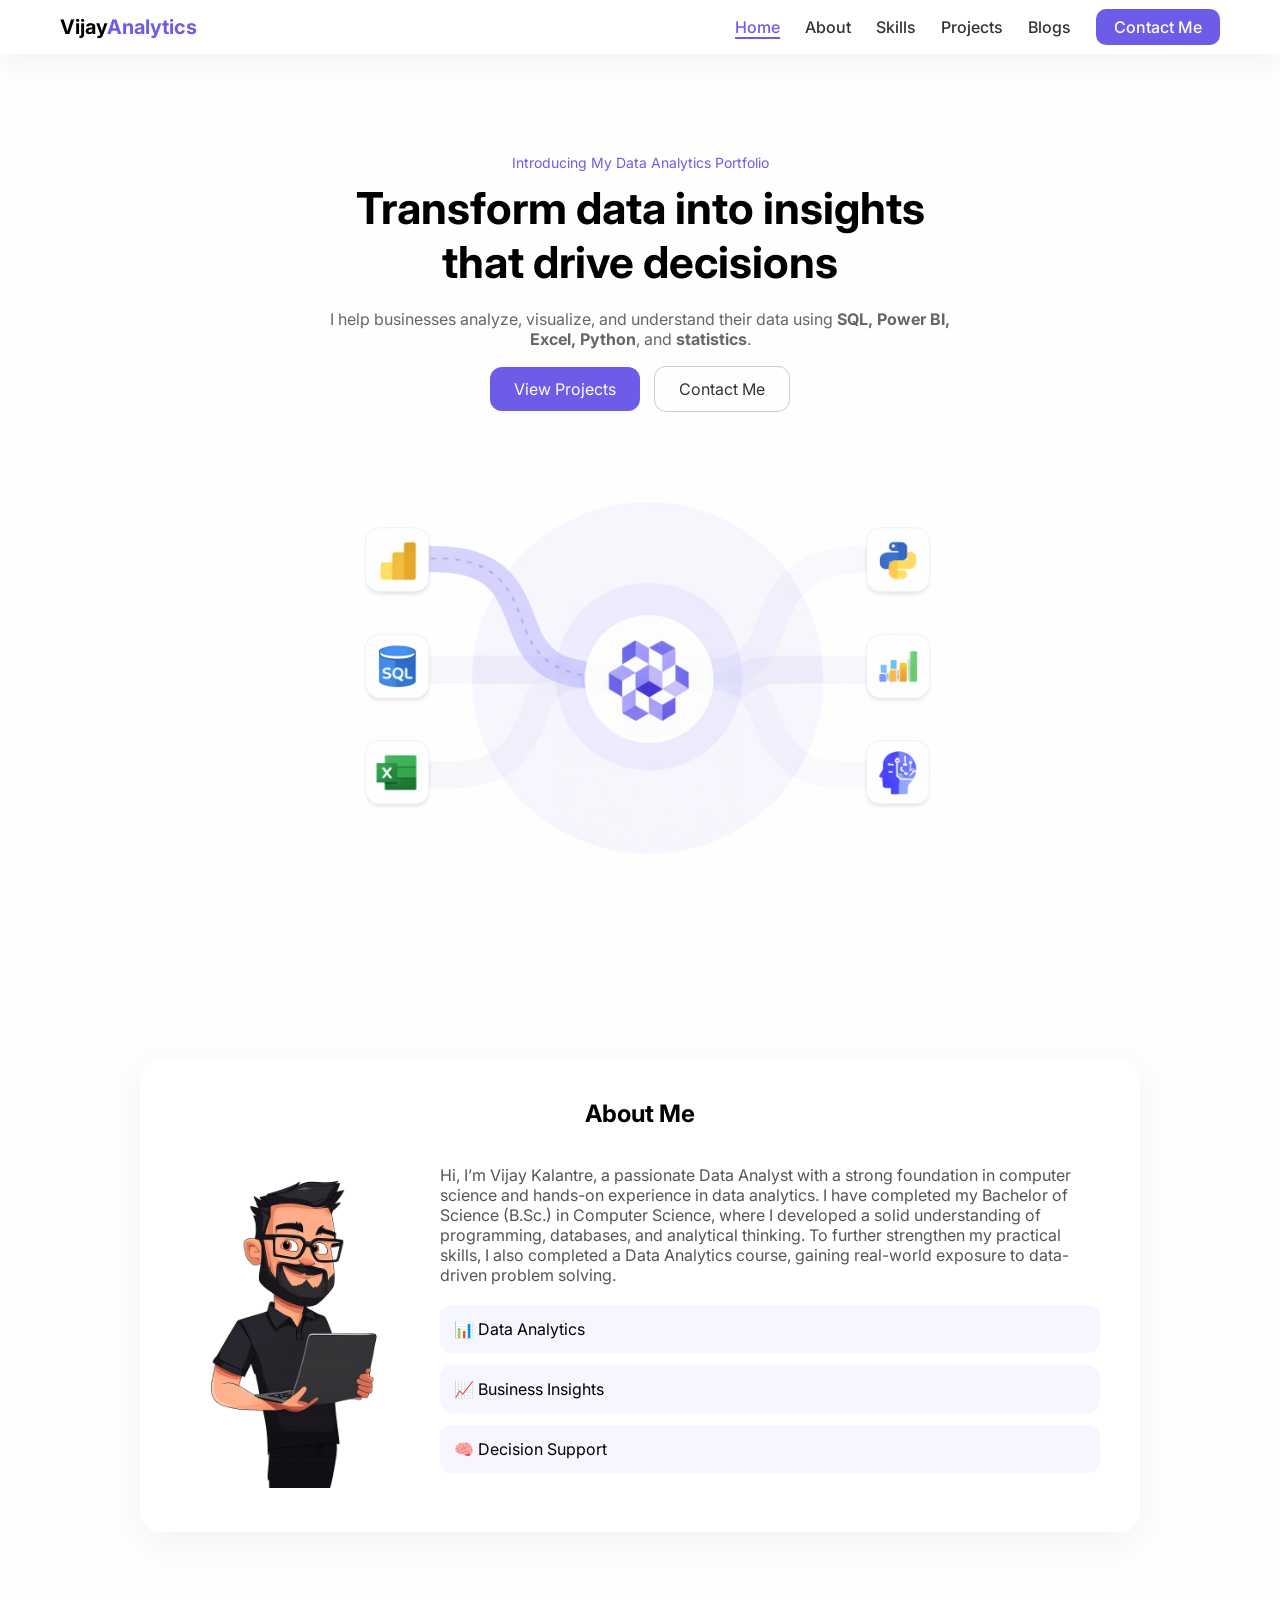
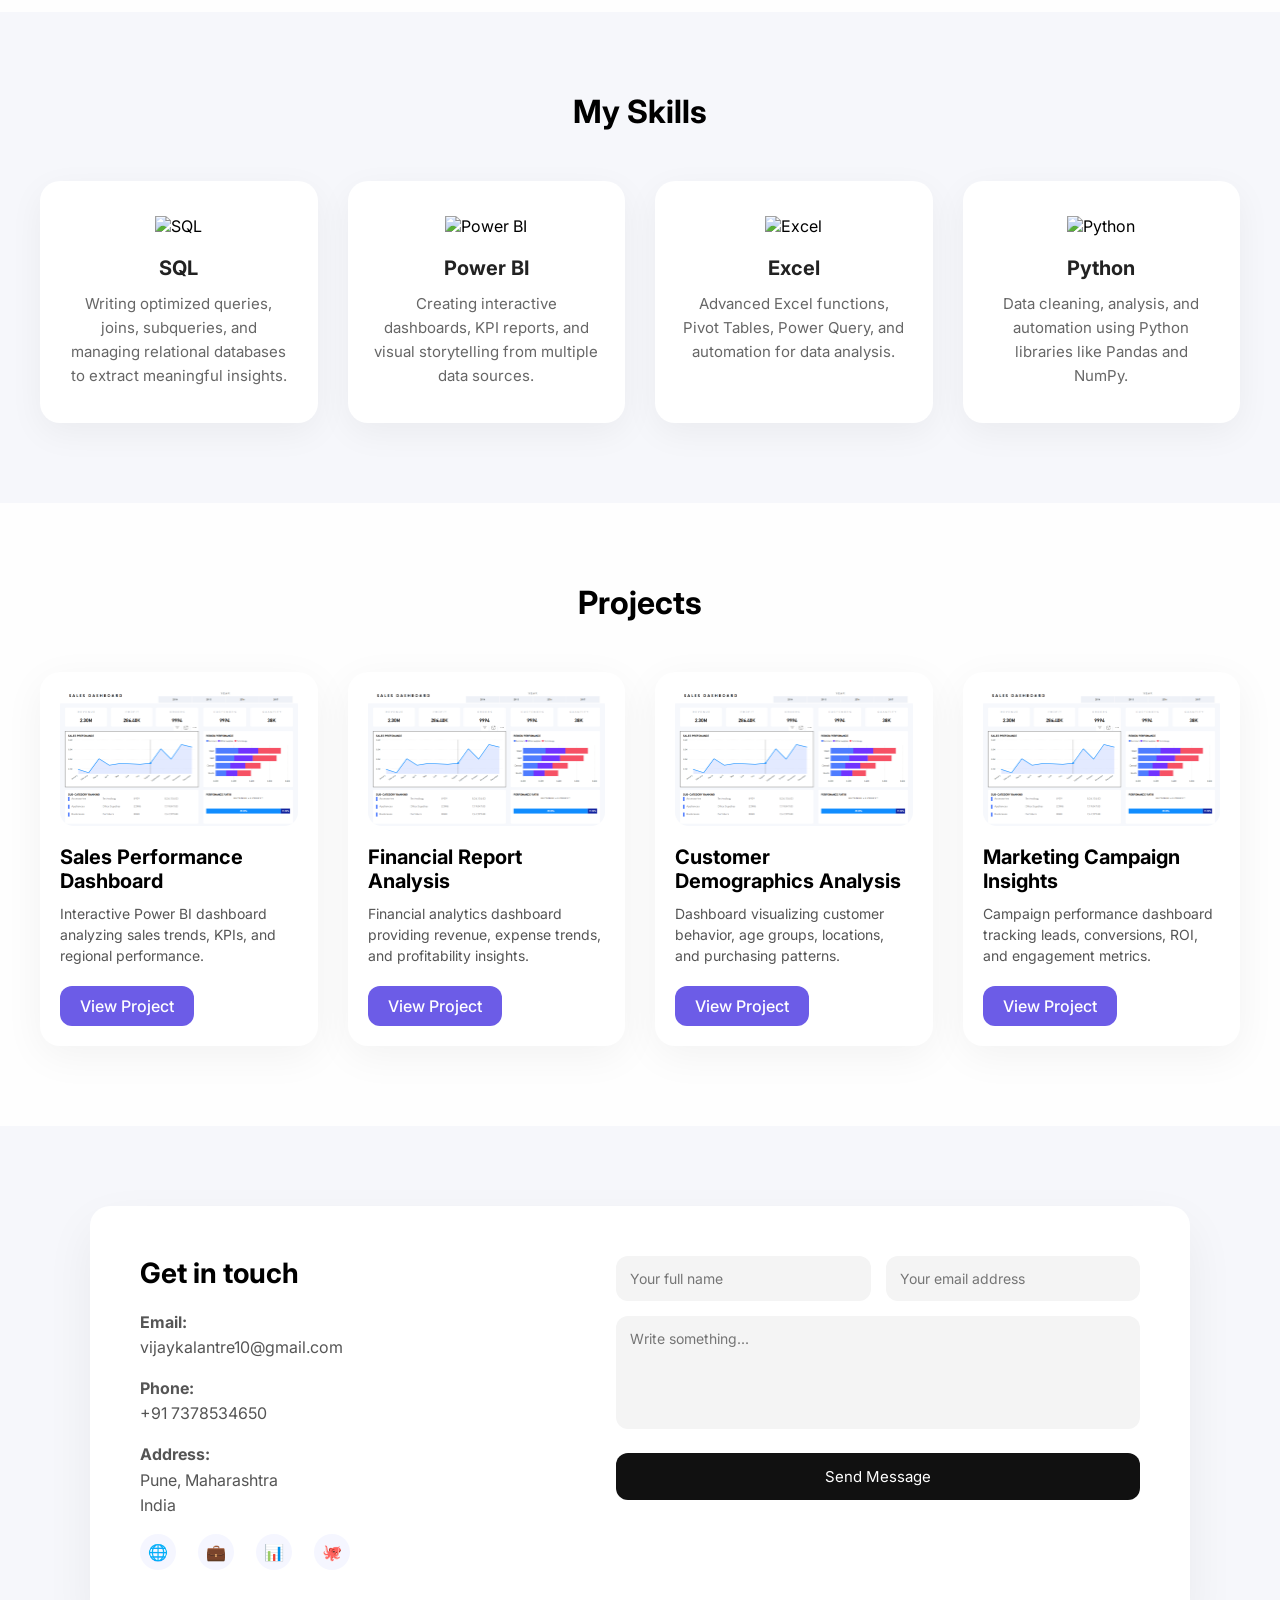
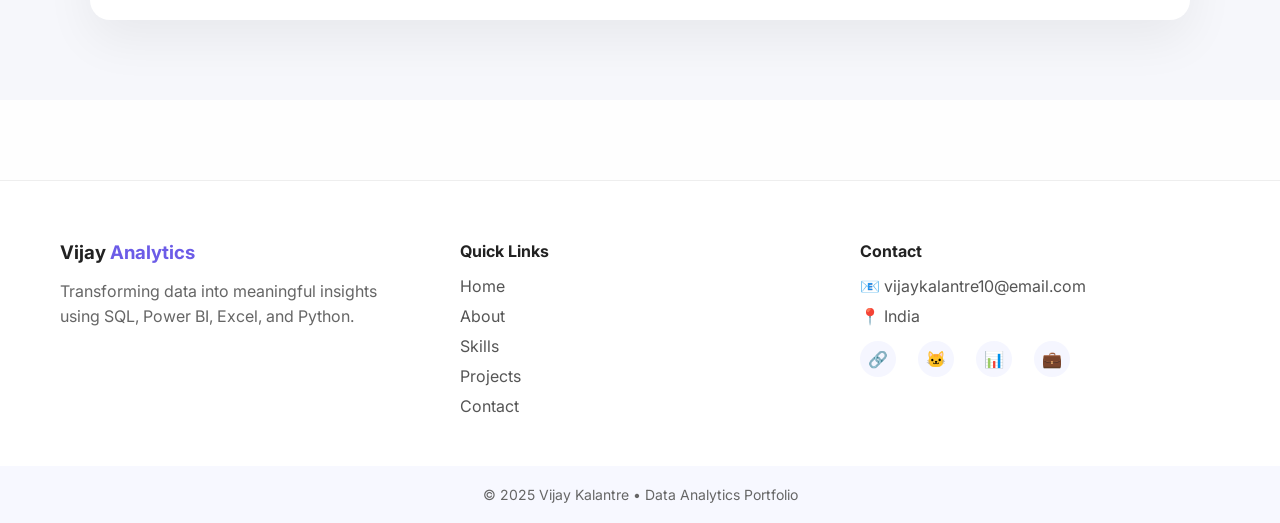
==== portfolio/index.html @ 37182634 "Update index.html" ====
<!DOCTYPE html>
<html lang="en">
<head>
  <meta charset="UTF-8" />
  <meta name="viewport" content="width=device-width, initial-scale=1.0"/>
  <title>Vijay Analytics</title>
  <link rel="stylesheet" href="style.css"/>
  <link href="https://fonts.googleapis.com/css2?family=Inter:wght@400;600;700&display=swap" rel="stylesheet">
</head>
<body>

<!-- NAVBAR -->
<header class="navbar">
  <div class="nav-container">
    <div class="logo">Vijay<span>Analytics</span></div>

    <ul class="nav-links">
      <li><a href="#home" class="active">Home</a></li>
      <li><a href="#about">About</a></li>
      <li><a href="#skills">Skills</a></li>
      <li><a href="#projects">Projects</a></li>
      <li><a href="#blogs">Blogs</a></li>
      <li><a href="#contact" class="btn">Contact Me</a></li>
    </ul>

    <div class="menu-toggle" onclick="toggleMenu()">☰</div>
  </div>
</header>

<!-- HERO -->
<!-- HERO -->
<section id="home" class="hero">
  <p class="top-label">Introducing My Data Analytics Portfolio</p>

  <h1>
    Transform data into insights<br>
    that drive decisions
  </h1>

  <p class="subtext">
    I help businesses analyze, visualize, and understand their data using
    <strong>SQL, Power BI, Excel, Python</strong>, and <strong>statistics</strong>.
  </p>

  <div class="hero-buttons">
    <a href="#projects" class="primary-btn">View Projects</a>
    <a href="#contact" class="secondary-btn">Contact Me</a>
  </div>

  <!-- 🔥 ANALYTICS IMAGE -->
  <div class="hero-visual">
    <img src="hero.png" alt="Data Analytics Illustration">
  </div>
</section>


<!-- ABOUT -->
<section id="about" class="about">
  <div class="about-card">
    <h2>About Me</h2>

    <div class="about-content">
      <div class="about-img">
        <img src="about.png" alt="Vijay">
        
      </div>

      <div class="about-text">
        <p>
          Hi, I’m Vijay Kalantre, a passionate Data Analyst with a strong foundation in computer science and hands-on experience in data analytics.

I have completed my Bachelor of Science (B.Sc.) in Computer Science, where I developed a solid understanding of programming, databases, and analytical thinking. To further strengthen my practical skills, I also completed a Data Analytics course, gaining real-world exposure to data-driven problem solving.
        </p>

        <div class="about-box">
          📊 <span>Data Analytics</span>
        </div>
        <div class="about-box">
          📈 <span>Business Insights</span>
        </div>
        <div class="about-box">
          🧠 <span>Decision Support</span>
        </div>
      </div>
    </div>
  </div>
</section>

<!-- SKILLS SECTION -->
<section id="skills" class="skills">
  <h2 class="section-title">My Skills</h2>

  <div class="skills-grid">

    <div class="skill-card">
      <img src="https://cdn-icons-png.flaticon.com/512/4248/4248443.png" alt="SQL">
      <h3>SQL</h3>
      <p>
        Writing optimized queries, joins, subqueries, and managing relational
        databases to extract meaningful insights.
      </p>
    </div>

    <div class="skill-card">
      <img src="https://cdn-icons-png.flaticon.com/512/5968/5968672.png" alt="Power BI">
      <h3>Power BI</h3>
      <p>
        Creating interactive dashboards, KPI reports, and visual storytelling
        from multiple data sources.
      </p>
    </div>

    <div class="skill-card">
      <img src="https://cdn-icons-png.flaticon.com/512/732/732220.png" alt="Excel">
      <h3>Excel</h3>
      <p>
        Advanced Excel functions, Pivot Tables, Power Query, and automation
        for data analysis.
      </p>
    </div>

    <div class="skill-card">
      <img src="https://cdn-icons-png.flaticon.com/512/5968/5968350.png" alt="Python">
      <h3>Python</h3>
      <p>
        Data cleaning, analysis, and automation using Python libraries
        like Pandas and NumPy.
      </p>
    </div>

  </div>
</section>

<!-- PROJECTS SECTION -->
<section id="projects" class="projects">
  <h2 class="section-title">Projects</h2>

  <div class="projects-grid">

    <!-- Project 1 -->
    <div class="project-card">
      <img src="project1.png" alt="Sales Dashboard">
      <h3>Sales Performance Dashboard</h3>
      <p>
        Interactive Power BI dashboard analyzing sales trends,
        KPIs, and regional performance.
      </p>
      <a href="#" class="project-btn">View Project</a>
    </div>

    <!-- Project 2 -->
    <div class="project-card">
      <img src="project1.png" alt="Finance Dashboard">
      <h3>Financial Report Analysis</h3>
      <p>
        Financial analytics dashboard providing revenue,
        expense trends, and profitability insights.
      </p>
      <a href="#" class="project-btn">View Project</a>
    </div>

    <!-- Project 3 -->
    <div class="project-card">
      <img src="project1.png" alt="Customer Dashboard">
      <h3>Customer Demographics Analysis</h3>
      <p>
        Dashboard visualizing customer behavior, age groups,
        locations, and purchasing patterns.
      </p>
      <a href="#" class="project-btn">View Project</a>
    </div>

    <!-- Project 4 -->
    <div class="project-card">
      <img src="project1.png" alt="Marketing Dashboard">
      <h3>Marketing Campaign Insights</h3>
      <p>
        Campaign performance dashboard tracking leads,
        conversions, ROI, and engagement metrics.
      </p>
      <a href="#" class="project-btn">View Project</a>
    </div>

  </div>
</section>
<section id="contact" class="contact-section">
  <div class="contact-container">

    <!-- LEFT INFO -->
    <div class="contact-info">
      <h2>Get in touch</h2>

      <p><strong>Email:</strong><br> vijaykalantre10@gmail.com</p>
      <p><strong>Phone:</strong><br> +91 7378534650</p>
      <p><strong>Address:</strong><br>
        Pune, Maharashtra<br>
        India
      </p>

      <div class="social-icons">
        <a href="#">🌐</a>
        <a href="#">💼</a>
        <a href="#">📊</a>
        <a href="#">🐙</a>
      </div>
    </div>

    <!-- RIGHT FORM -->
    <div class="contact-form">
      <form>
        <div class="form-row">
          <input type="text" placeholder="Your full name" required>
          <input type="email" placeholder="Your email address" required>
        </div>

        <textarea rows="5" placeholder="Write something..." required></textarea>

        <button type="submit">Send Message</button>
      </form>
    </div>

  </div>
</section>
<footer class="footer">
  <div class="footer-container">

    <!-- BRAND -->
    <div class="footer-brand">
      <h3>Vijay <span>Analytics</span></h3>
      <p>
        Transforming data into meaningful insights using
        SQL, Power BI, Excel, and Python.
      </p>
    </div>

    <!-- QUICK LINKS -->
    <div class="footer-links">
      <h4>Quick Links</h4>
      <ul>
        <li><a href="#home">Home</a></li>
        <li><a href="#about">About</a></li>
        <li><a href="#skills">Skills</a></li>
        <li><a href="#projects">Projects</a></li>
        <li><a href="#contact">Contact</a></li>
      </ul>
    </div>

    <!-- CONTACT -->
    <div class="footer-contact">
      <h4>Contact</h4>
      <p>📧 vijaykalantre10@email.com</p>
      <p>📍 India</p>

      <div class="social-icons">
        <a href="#">🔗</a>
        <a href="#">🐱</a>
        <a href="#">📊</a>
        <a href="#">💼</a>
      </div>
    </div>

  </div>

  <!-- COPYRIGHT -->
  <div class="footer-bottom">
    © 2025 Vijay Kalantre • Data Analytics Portfolio
  </div>
</footer>



<script src="scrpt.js
"></script>
</body>
</html>
---- portfolio/style.css ----
* {
  margin: 0;
  padding: 0;
  box-sizing: border-box;
  font-family: 'Inter', sans-serif;
}

body {
  background: #FEFEFE;
  
}

/* NAVBAR */
.navbar {
  position: sticky;
  top: 0;
  background: white;
  box-shadow: 0 8px 30px rgba(0,0,0,0.05);
  z-index: 1000;
}

.nav-container {
  max-width: 1200px;
  margin: auto;
  padding: 15px 20px;
  display: flex;
  align-items: center;
  justify-content: space-between;
}

.logo {
  font-weight: 700;
  font-size: 20px;
}

.logo span {
  color: #6c5ce7;
}

.nav-links {
  display: flex;
  gap: 25px;
  list-style: none;
}

.nav-links a {
  text-decoration: none;
  color: #333;
  font-weight: 500;
}

.nav-links .active {
  color: #6c5ce7;
  border-bottom: 2px solid #6c5ce7;
}

.btn {
  background: #6c5ce7;
  color: white !important;
  padding: 8px 18px;
  border-radius: 10px;
}

.menu-toggle {
  display: none;
  font-size: 24px;
  cursor: pointer;
}

/* HERO */
.hero {
  text-align: center;
  padding: 100px 20px 80px;
}

.top-label {
  color: #6c5ce7;
  font-size: 14px;
  margin-bottom: 10px;
}

.hero h1 {
  font-size: 44px;
  font-weight: 700;
  margin-bottom: 20px;
}

.subtext {
  color: #666;
  max-width: 650px;
  margin: auto;
}

.hero-buttons {
  margin-top: 30px;
}

.primary-btn {
  background: #6c5ce7;
  color: white;
  padding: 12px 24px;
  border-radius: 12px;
  text-decoration: none;
  margin-right: 10px;
}

.secondary-btn {
  border: 1px solid #ccc;
  padding: 12px 24px;
  border-radius: 12px;
  text-decoration: none;
  color: #333;
}

.hero-visual {
  margin-top: 50px;
  display: flex;
  justify-content: center;
  align-items: center;
  overflow: hidden;
}

.hero-visual img {
  width: 100%;
  max-width: 820px;   /* controls desktop size */
  max-height: 470px;  /* prevents tall image */
  object-fit: contain;
}
@media (max-width: 768px) {
  .hero-visual {
    margin-top: 30px;
  }

  .hero-visual img {
    max-width: 100%;
    max-height: 260px;  /* perfect mobile height */
  }
}
.hero {
  padding-bottom: 60px;
}


/* ABOUT */
.about {
  padding: 80px 20px;
}

.about-card {
  max-width: 1000px;
  margin: auto;
  background: white;
  border-radius: 20px;
  padding: 40px;
  box-shadow: 0 10px 40px rgba(0,0,0,0.05);
}

.about h2 {
  text-align: center;
  margin-bottom: 30px;
}

.about-content {
  display: flex;
  gap: 40px;
  align-items: center;
}

.about-img img {
  width: 220px;
  border-radius: 16px;
}

.about-img h4 {
  text-align: center;
  margin-top: 10px;
}

.about-text p {
  margin-bottom: 20px;
  color: #555;
}

.about-box {
  background: #f5f6ff;
  padding: 14px;
  border-radius: 12px;
  margin-bottom: 12px;
}

/* RESPONSIVE */
@media (max-width: 768px) {
  .nav-links {
    display: none;
    flex-direction: column;
    background: white;
    position: absolute;
    top: 70px;
    right: 20px;
    padding: 20px;
    border-radius: 12px;
    box-shadow: 0 10px 40px rgba(0,0,0,0.1);
  }

  .nav-links.show {
    display: flex;
  }

  .menu-toggle {
    display: block;
  }

  .hero h1 {
    font-size: 30px;
  }

  .about-content {
    flex-direction: column;
    text-align: center;
  }
}

/* SKILLS SECTION */
.skills {
  padding: 80px 20px;
  background: #f6f7fb;
}

.section-title {
  text-align: center;
  font-size: 32px;
  font-weight: 700;
  margin-bottom: 50px;
}

.skills-grid {
  max-width: 1200px;
  margin: auto;
  display: grid;
  grid-template-columns: repeat(4, 1fr);
  gap: 30px;
}

.skill-card {
  background: #ffffff;
  border-radius: 20px;
  padding: 35px 25px;
  text-align: center;
  box-shadow: 0 10px 35px rgba(0, 0, 0, 0.05);
  transition: all 0.3s ease;
}

.skill-card:hover {
  transform: translateY(-8px);
  box-shadow: 0 20px 45px rgba(108, 92, 231, 0.2);
}

.skill-card img {
  width: 60px;
  margin-bottom: 20px;
}

.skill-card h3 {
  font-size: 20px;
  margin-bottom: 12px;
  color: #222;
}

.skill-card p {
  font-size: 15px;
  color: #666;
  line-height: 1.6;
}

/* RESPONSIVE */
@media (max-width: 992px) {
  .skills-grid {
    grid-template-columns: repeat(2, 1fr);
  }
}

@media (max-width: 600px) {
  .skills-grid {
    grid-template-columns: 1fr;
  }

  .section-title {
    font-size: 26px;
  }
}
/* PROJECTS */
.projects {
  padding: 80px 20px;
  background:#FEFEFE;
  
}

.section-title {
  text-align: center;
  font-size: 32px;
  margin-bottom: 50px;
}

.projects-grid {
  max-width: 1200px;
  margin: auto;
  display: grid;
  grid-template-columns: repeat(auto-fit, minmax(260px, 1fr));
  gap: 30px;
}

.project-card {
  background: #ffffff;
  border-radius: 20px;
  padding: 20px;
  box-shadow: 0 10px 40px rgba(0,0,0,0.05);
  transition: transform 0.3s ease;
}

.project-card:hover {
  transform: translateY(-8px);
}

.project-card img {
  width: 100%;
  border-radius: 14px;
  margin-bottom: 15px;
}

.project-card h3 {
  font-size: 20px;
  margin-bottom: 10px;
}

.project-card p {
  font-size: 14px;
  color: #555;
  margin-bottom: 20px;
  line-height: 1.5;
}

.project-btn {
  display: inline-block;
  background: #6c5ce7;
  color: white;
  padding: 10px 20px;
  border-radius: 12px;
  text-decoration: none;
  font-weight: 500;
}

/* MOBILE */
@media (max-width: 768px) {
  .section-title {
    font-size: 26px;
  }
}
.contact-section {
  padding: 80px 20px;
 background: #f6f7fb;
  
}

.contact-container {
  max-width: 1100px;
  margin: auto;
  background: #fff;
  border-radius: 20px;
  padding: 50px;
  display: flex;
  gap: 40px;
  box-shadow: 0 20px 50px rgba(0,0,0,0.06);
}

/* LEFT */
.contact-info {
  flex: 1;
}

.contact-info h2 {
  font-size: 28px;
  margin-bottom: 20px;
}

.contact-info p {
  margin-bottom: 15px;
  color: #555;
  line-height: 1.6;
}

.social-icons {
  margin-top: 20px;
}

.social-icons a {
  display: inline-flex;
  width: 36px;
  height: 36px;
  margin-right: 10px;
  background: #f0f1ff;
  border-radius: 50%;
  align-items: center;
  justify-content: center;
  text-decoration: none;
  font-size: 16px;
}

/* RIGHT FORM */
.contact-form {
  flex: 1.2;
}

.form-row {
  display: flex;
  gap: 15px;
  margin-bottom: 15px;
}

.contact-form input,
.contact-form textarea {
  width: 100%;
  padding: 14px;
  border-radius: 12px;
  border: none;
  background: #f4f4f4;
  font-size: 14px;
}

.contact-form textarea {
  resize: none;
  margin-bottom: 20px;
}

.contact-form button {
  width: 100%;
  padding: 14px;
  background: #111;
  color: white;
  border: none;
  border-radius: 12px;
  font-size: 15px;
  cursor: pointer;
}

/* RESPONSIVE */
@media (max-width: 768px) {
  .contact-container {
    flex-direction: column;
    padding: 30px;
  }

  .form-row {
    flex-direction: column;
  }
}
.footer {
  background: #ffffff;
  margin-top: 80px;
  border-top: 1px solid #eee;
}

.footer-container {
  max-width: 1200px;
  margin: auto;
  padding: 60px 20px 40px;
  display: grid;
  grid-template-columns: repeat(3, 1fr);
  gap: 40px;
}

.footer h3, .footer h4 {
  margin-bottom: 15px;
  color: #222;
}

.footer-brand span {
  color: #6c5ce7;
}

.footer-brand p {
  color: #666;
  line-height: 1.6;
  max-width: 320px;
}

.footer-links ul {
  list-style: none;
}

.footer-links li {
  margin-bottom: 10px;
}

.footer-links a {
  text-decoration: none;
  color: #555;
}

.footer-links a:hover {
  color: #6c5ce7;
}

.footer-contact p {
  color: #555;
  margin-bottom: 10px;
}

.social-icons {
  margin-top: 15px;
  display: flex;
  gap: 12px;
}

.social-icons a {
  background: #f5f6ff;
  padding: 10px;
  border-radius: 50%;
  text-decoration: none;
  font-size: 16px;
}

.footer-bottom {
  text-align: center;
  padding: 20px;
  background: #f7f8ff;
  color: #666;
  font-size: 14px;
}

/* RESPONSIVE */
@media (max-width: 768px) {
  .footer-container {
    grid-template-columns: 1fr;
    text-align: center;
  }

  .footer-brand p {
    margin: auto;
  }

  .social-icons {
    justify-content: center;
  }
}
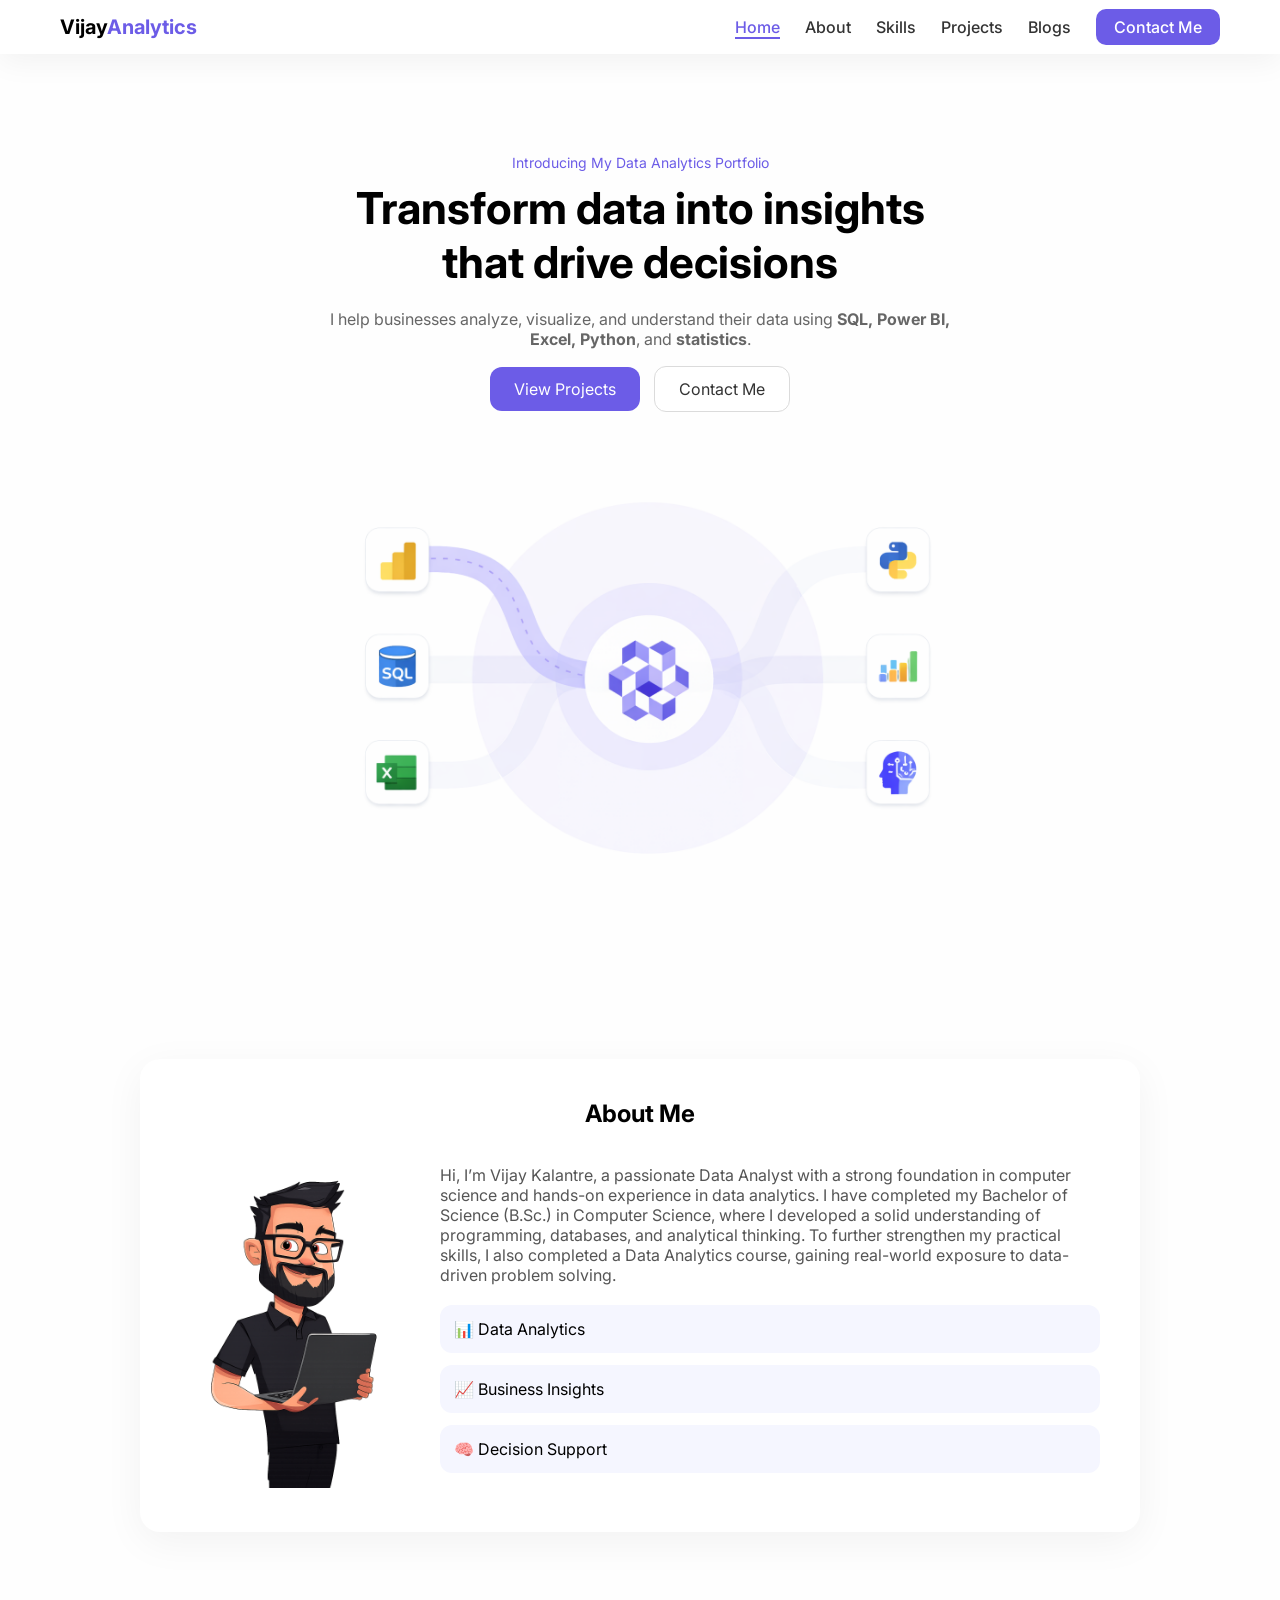
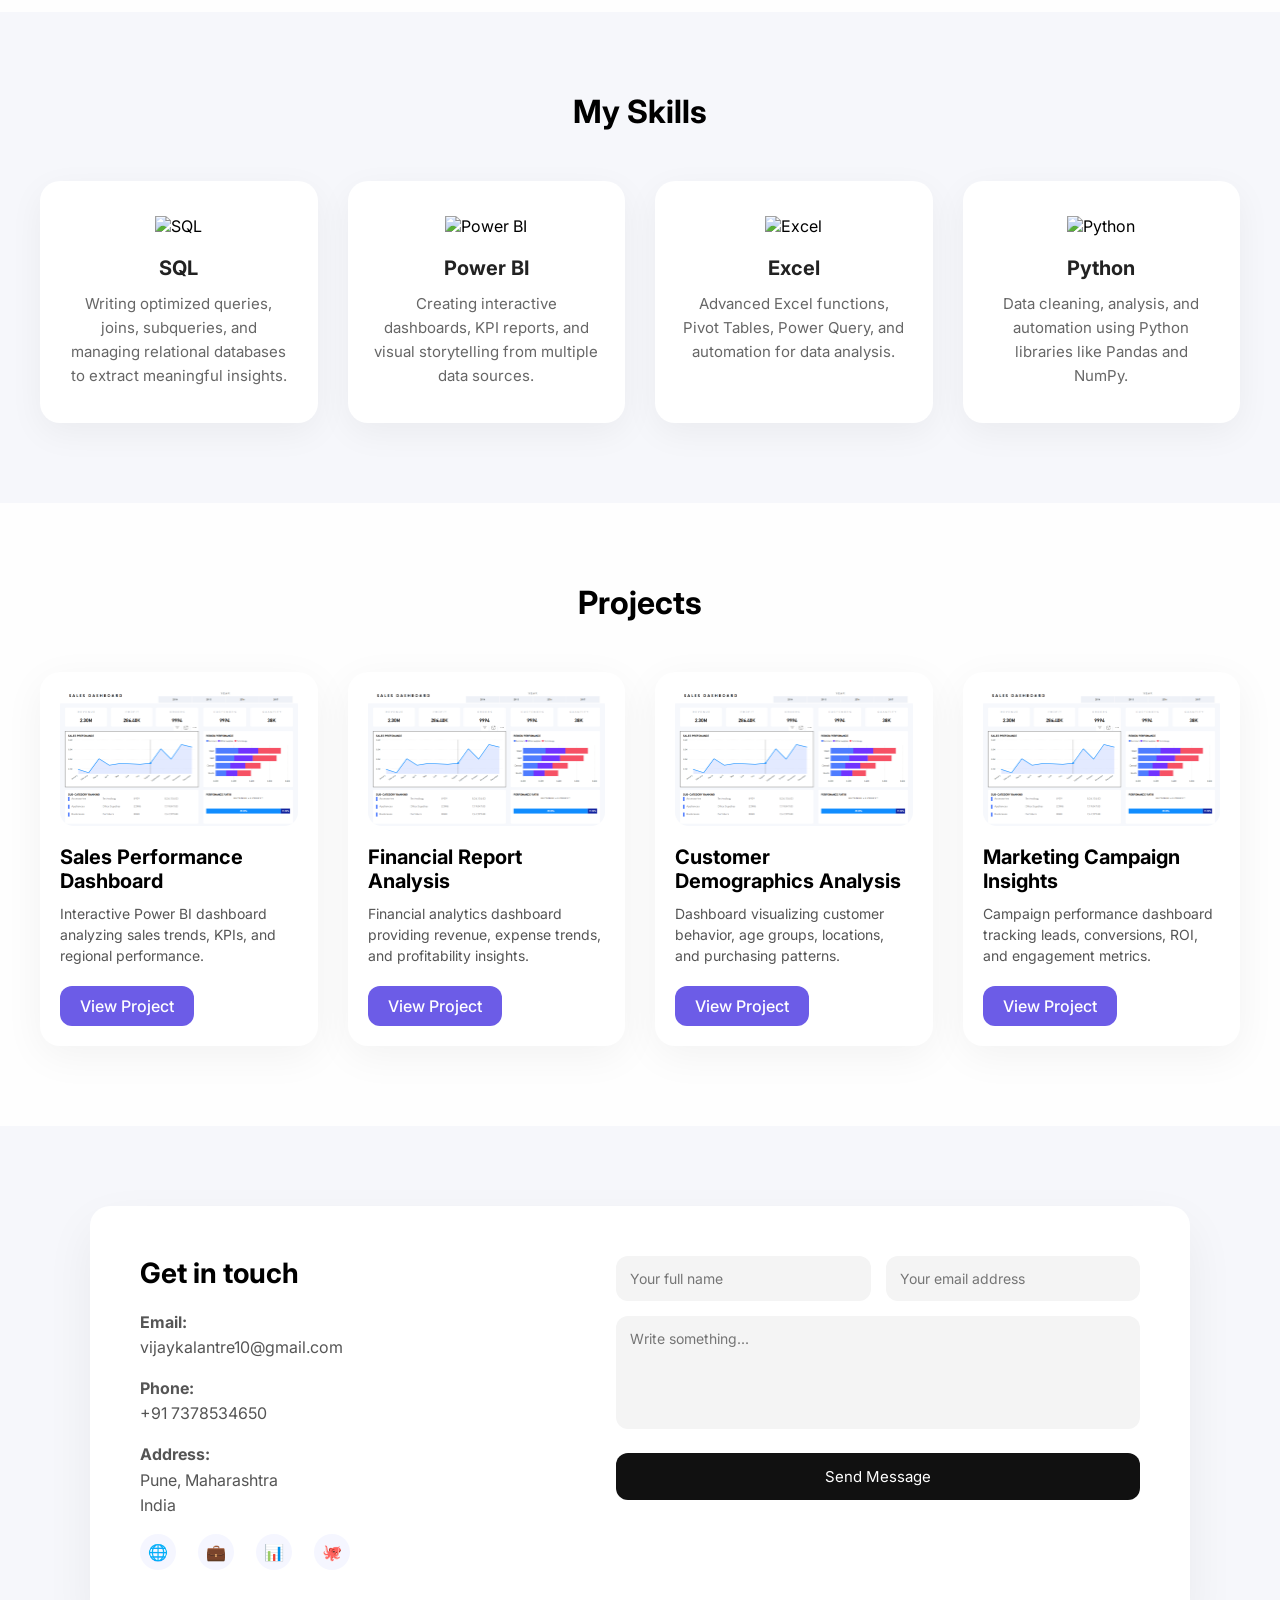
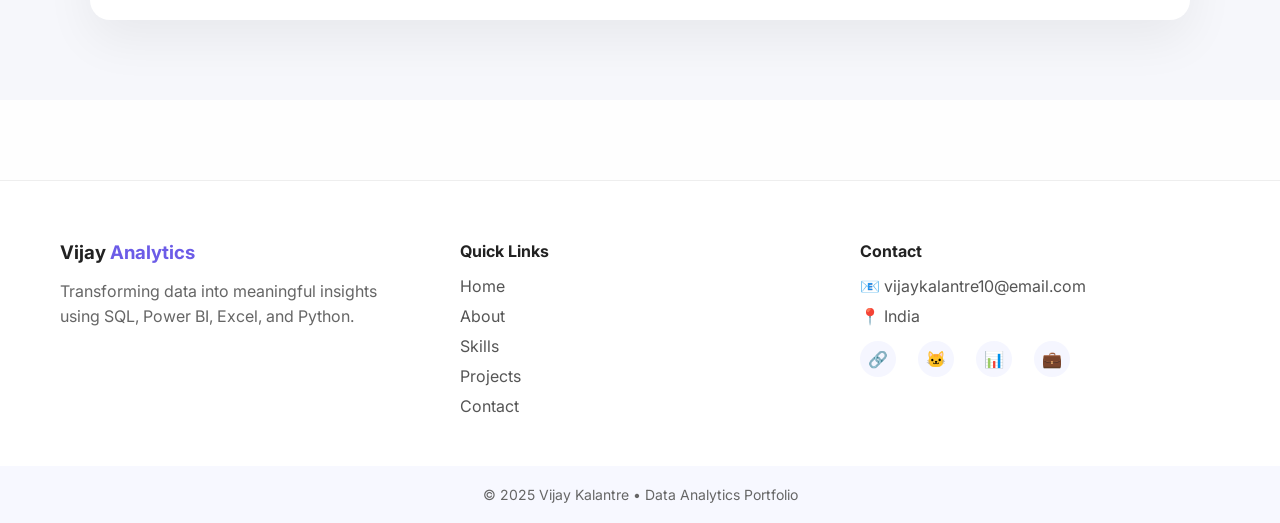
==== commit e06a6a9c: "Update index.html" ====
--- a/portfolio/index.html
+++ b/portfolio/index.html
@@ -8,7 +8,13 @@
   <link href="https://fonts.googleapis.com/css2?family=Inter:wght@400;600;700&display=swap" rel="stylesheet">
 </head>
 <body>
-
+<!-- RESUME IMAGE MODAL -->
+<div id="resumeModal" class="resume-modal">
+  <div class="resume-content">
+    <span class="close-btn" onclick="closeResume()">×</span>
+    <img src="resume.png" alt="Vijay Kalantre Resume">
+  </div>
+</div>
 <!-- NAVBAR -->
 <header class="navbar">
   <div class="nav-container">
@@ -275,3 +281,4 @@
 </html>
 
 
+
--- a/portfolio/style.css
+++ b/portfolio/style.css
@@ -105,11 +105,72 @@
 }
 
 .secondary-btn {
-  border: 1px solid #ccc;
+  background-color: white;
+  border: 1px solid #dbdbdb;
   padding: 12px 24px;
   border-radius: 12px;
   text-decoration: none;
   color: #333;
+}
+/* RESUME POPUP MODAL */
+.resume-modal {
+  position: fixed;
+  top: 0;
+  left: 0;
+  width: 100%;
+  height: 100%;
+  background: rgba(0, 0, 0, 0.75);
+  display: none;
+  align-items: center;
+  justify-content: center;
+  z-index: 9999;
+}
+
+.resume-content {
+  background: white;
+  padding: 20px;
+  border-radius: 16px;
+  max-width: 90%;
+  max-height: 90%;
+  overflow: auto;
+  position: relative;
+  animation: popupZoom 0.3s ease;
+}
+
+.resume-content img {
+  width: 100%;
+  height: auto;
+  border-radius: 10px;
+}
+
+/* Close button */
+.resume-close {
+  position: absolute;
+  top: 10px;
+  right: 15px;
+  font-size: 28px;
+  font-weight: bold;
+  cursor: pointer;
+  color: #333;
+}
+
+/* Animation */
+@keyframes popupZoom {
+  from {
+    transform: scale(0.7);
+    opacity: 0;
+  }
+  to {
+    transform: scale(1);
+    opacity: 1;
+  }
+}
+
+/* Mobile */
+@media (max-width: 768px) {
+  .resume-content {
+    padding: 10px;
+  }
 }
 
 .hero-visual {
@@ -543,3 +604,4 @@
   }
 }
 
+
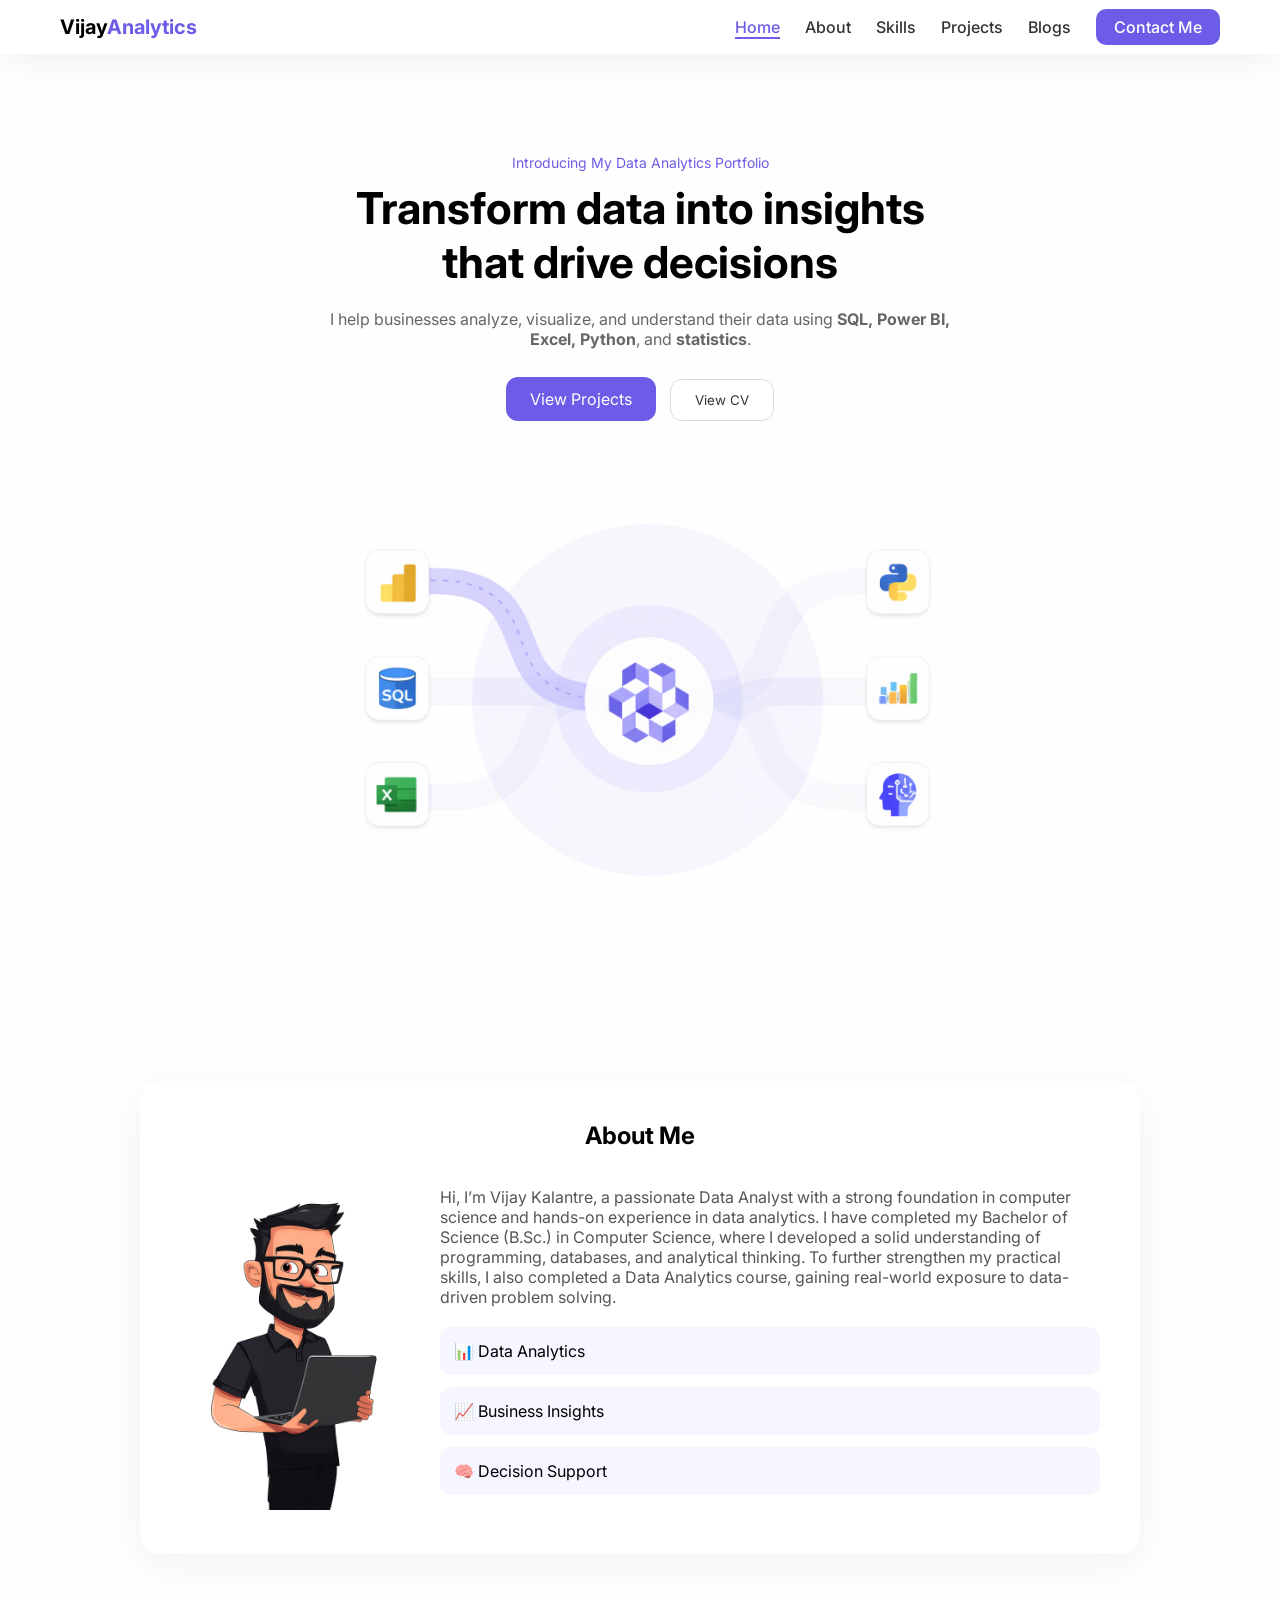
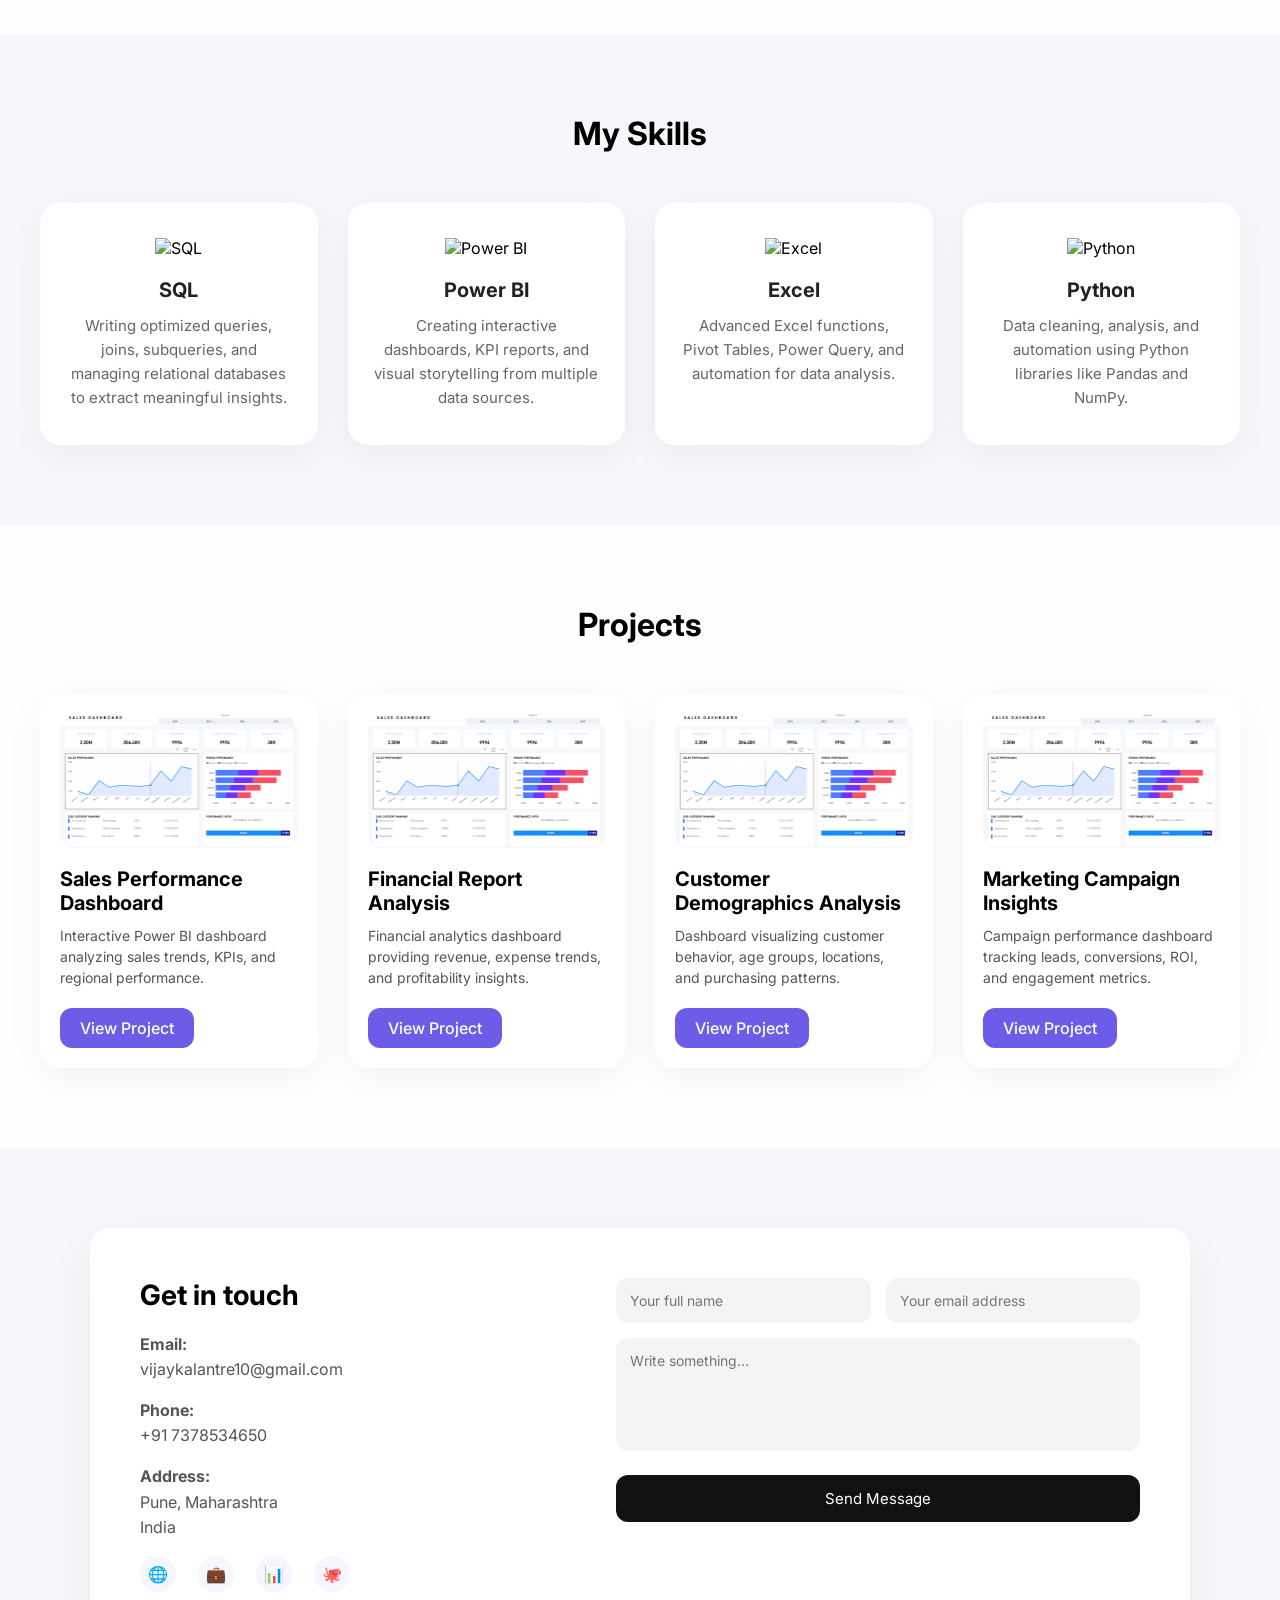
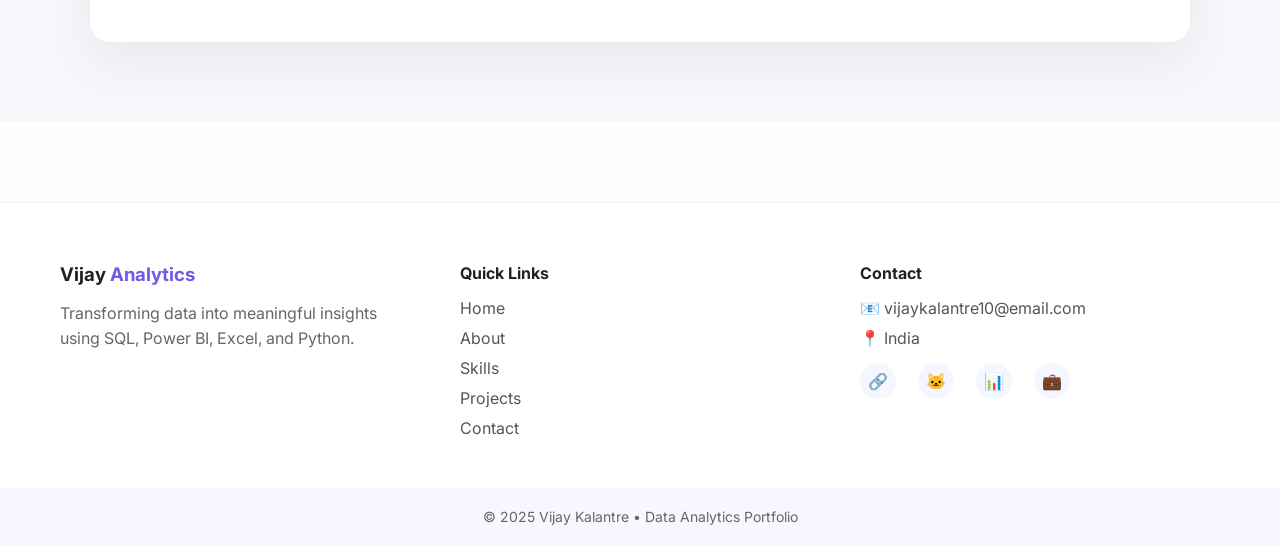
==== commit 41948f7f: "Update index.html" ====
--- a/portfolio/index.html
+++ b/portfolio/index.html
@@ -49,9 +49,9 @@
   </p>
 
   <div class="hero-buttons">
-    <a href="#projects" class="primary-btn">View Projects</a>
-    <a href="#contact" class="secondary-btn">Contact Me</a>
-  </div>
+  <a href="#projects" class="primary-btn">View Projects</a>
+  <button class="secondary-btn" onclick="openResume()">View CV</button>
+</div>
 
   <!-- 🔥 ANALYTICS IMAGE -->
   <div class="hero-visual">
@@ -282,3 +282,4 @@
 
 
 
+
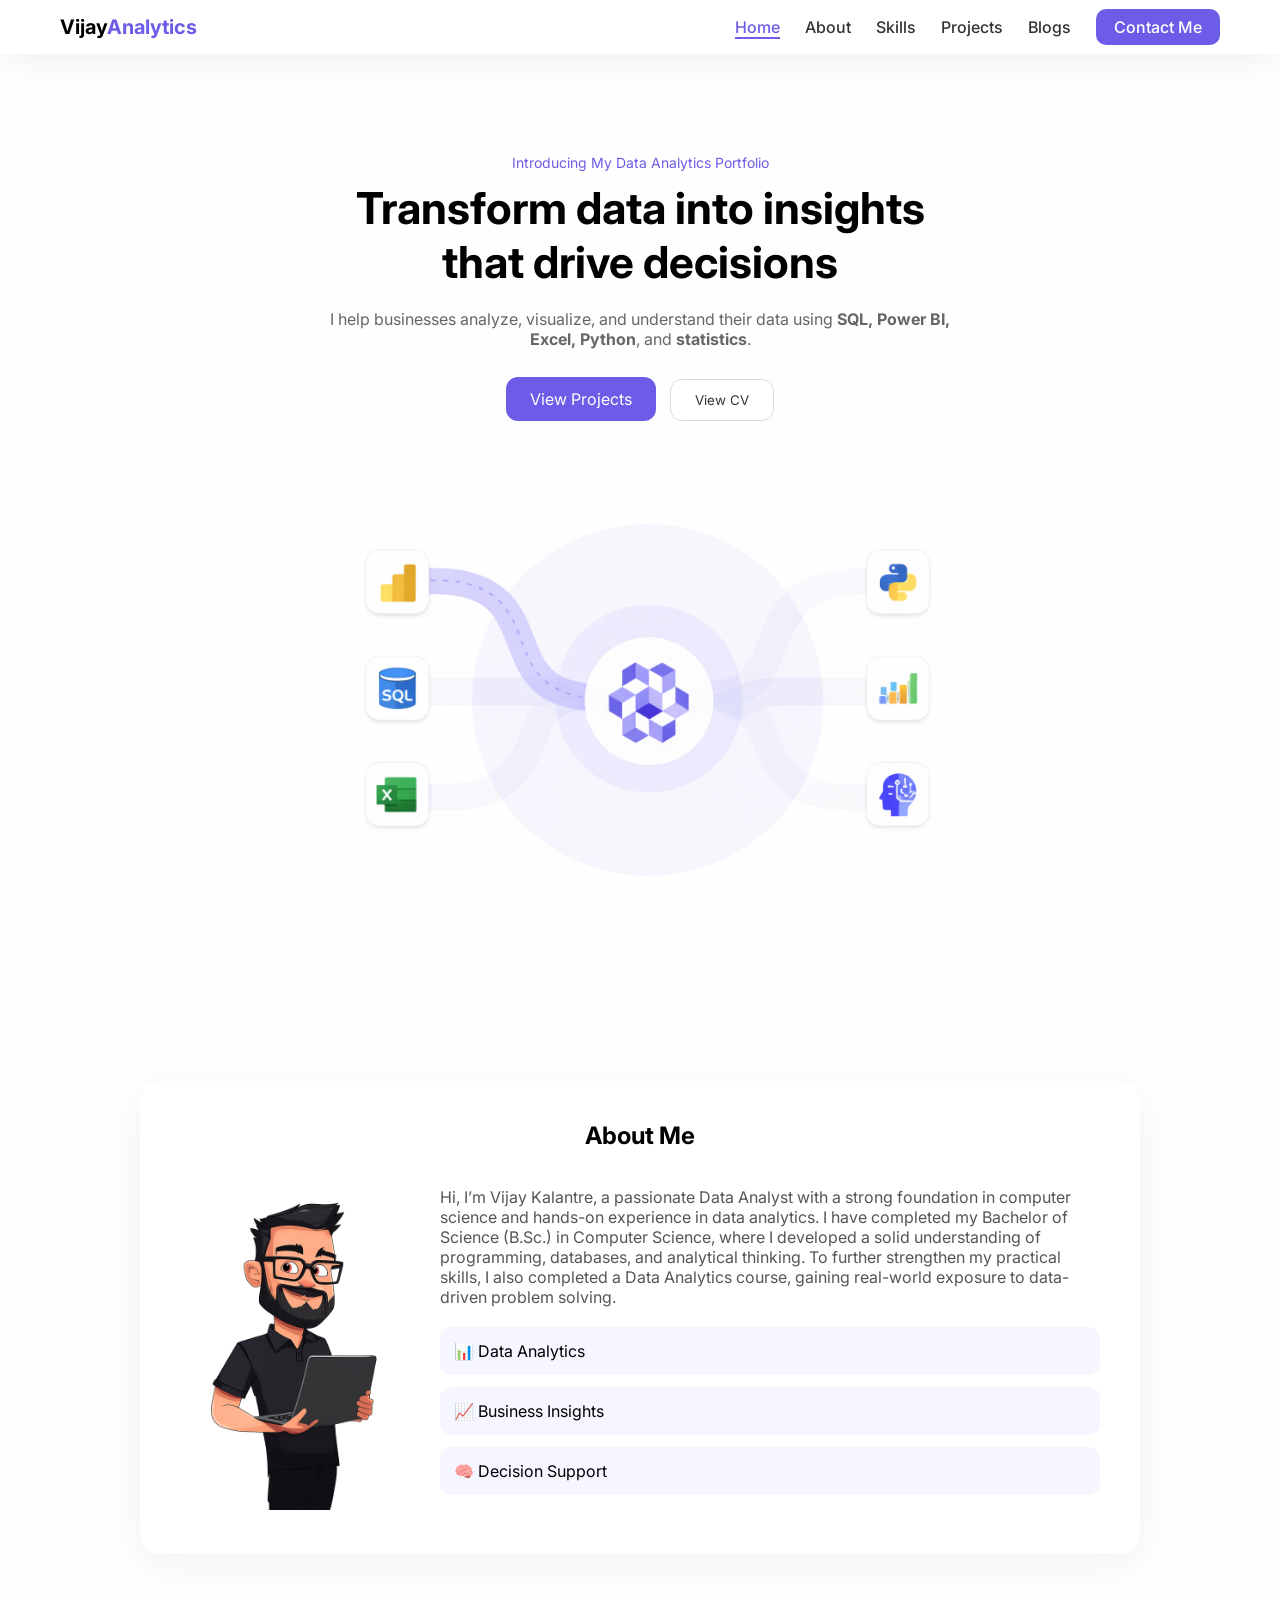
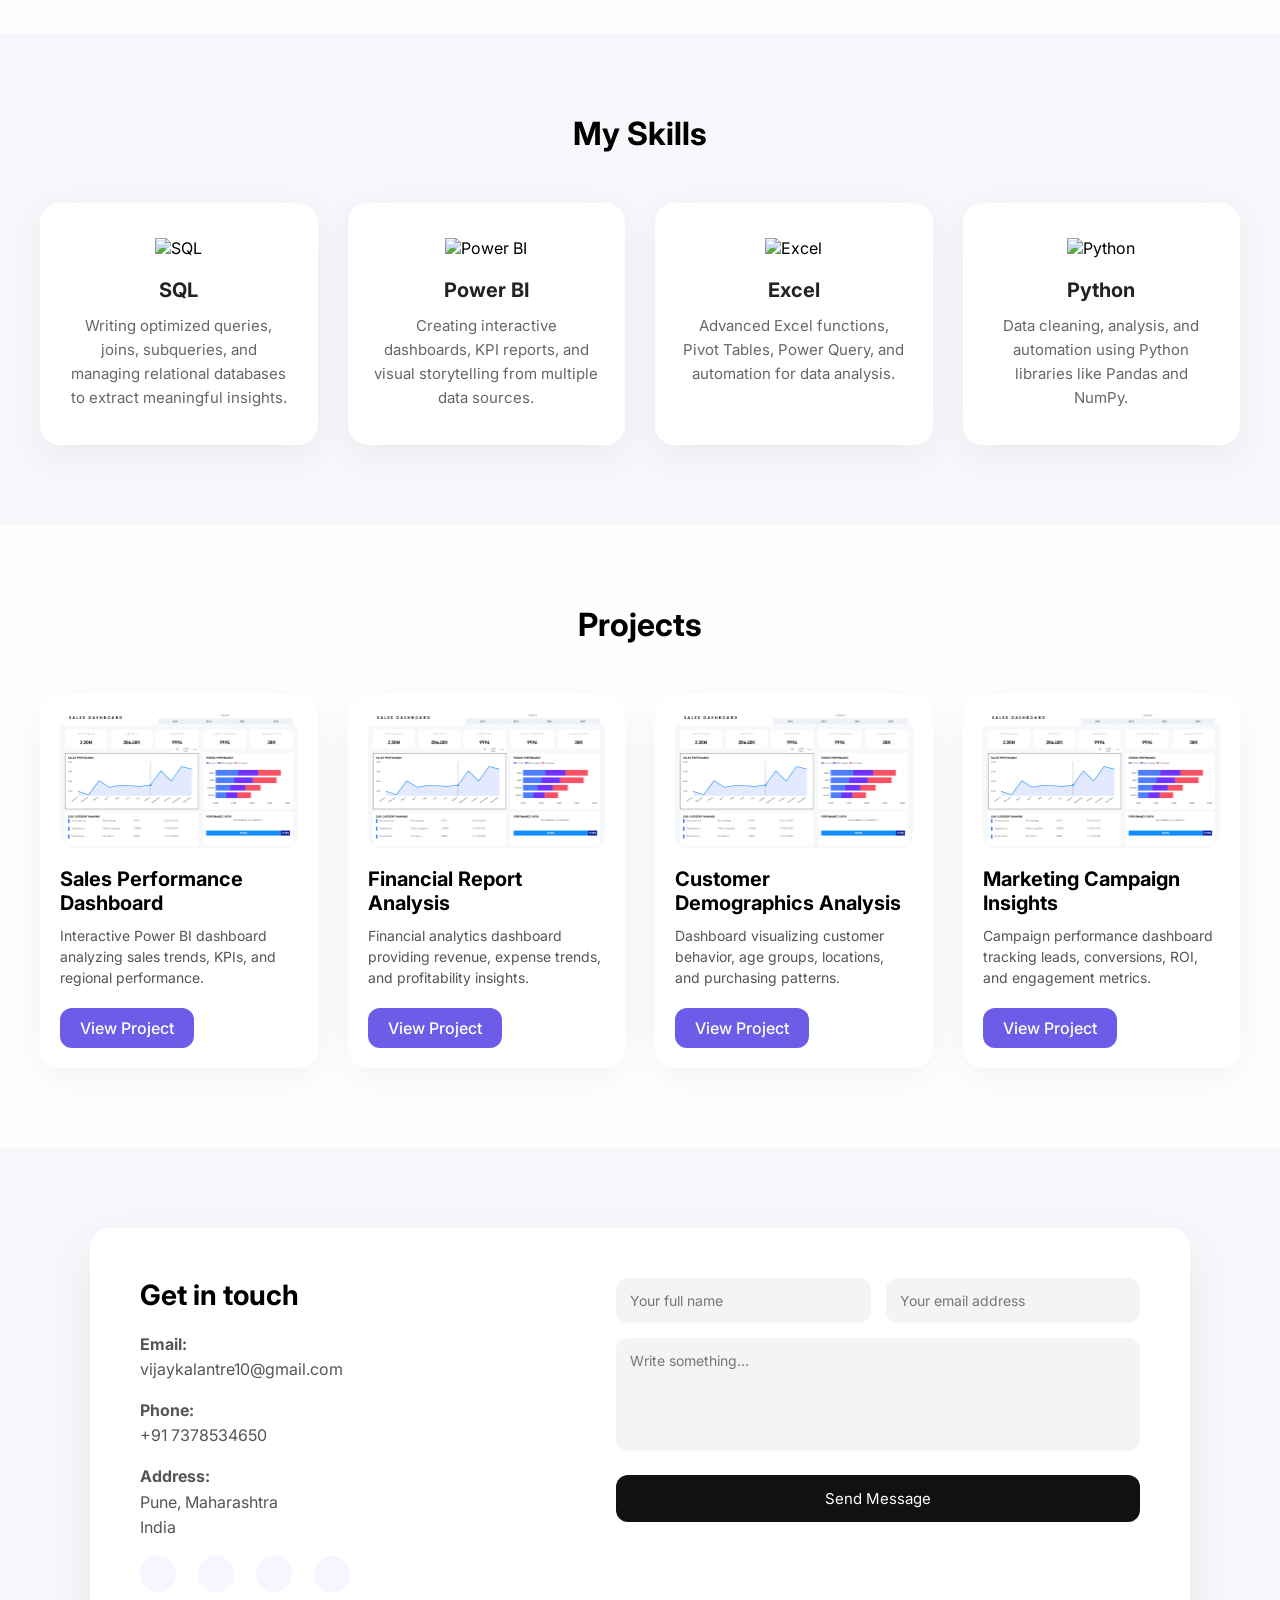
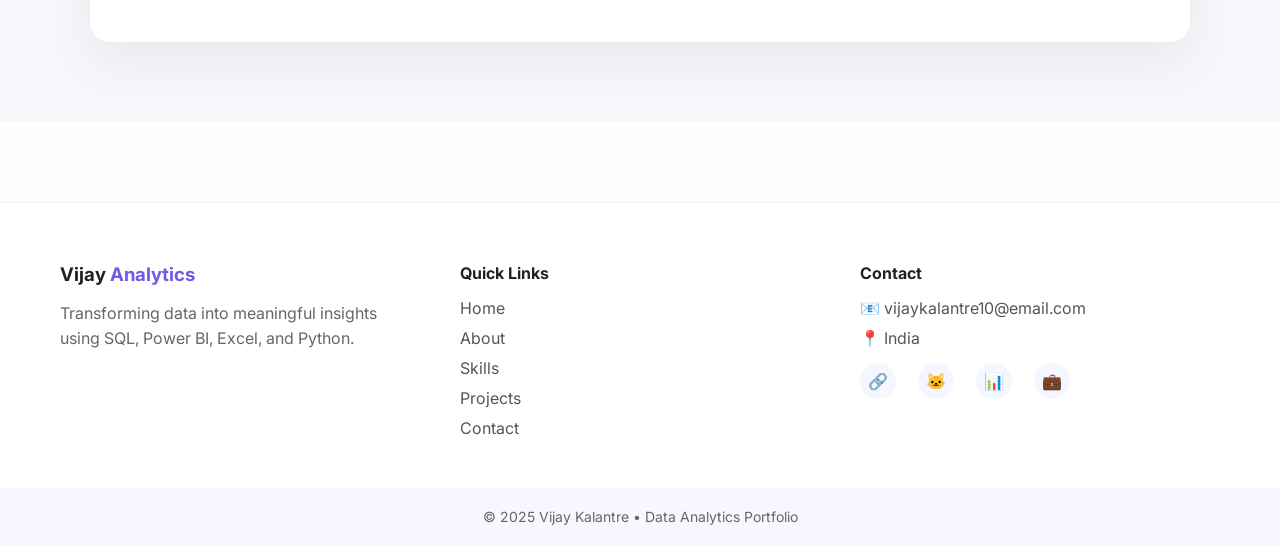
==== commit c7d7f129: "Update index.html" ====
--- a/portfolio/index.html
+++ b/portfolio/index.html
@@ -203,12 +203,28 @@
         India
       </p>
 
+    
       <div class="social-icons">
-        <a href="#">🌐</a>
-        <a href="#">💼</a>
-        <a href="#">📊</a>
-        <a href="#">🐙</a>
-      </div>
+  <!-- LinkedIn -->
+  <a href="https://www.linkedin.com/in/vijay-kalantre/" target="_blank" aria-label="LinkedIn">
+    <i class="fab fa-linkedin-in"></i>
+  </a>
+
+  <!-- GitHub -->
+  <a href="https://github.com/vijaykalantre" target="_blank" aria-label="GitHub">
+    <i class="fab fa-github"></i>
+  </a>
+
+  <!-- Instagram -->
+  <a href="https://www.instagram.com/" target="_blank" aria-label="Instagram">
+    <i class="fab fa-instagram"></i>
+  </a>
+
+  <!-- WhatsApp -->
+  <a href="https://wa.me/917378534650" target="_blank" aria-label="WhatsApp">
+    <i class="fab fa-whatsapp"></i>
+  </a>
+</div>
     </div>
 
     <!-- RIGHT FORM -->
@@ -283,3 +299,4 @@
 
 
 
+
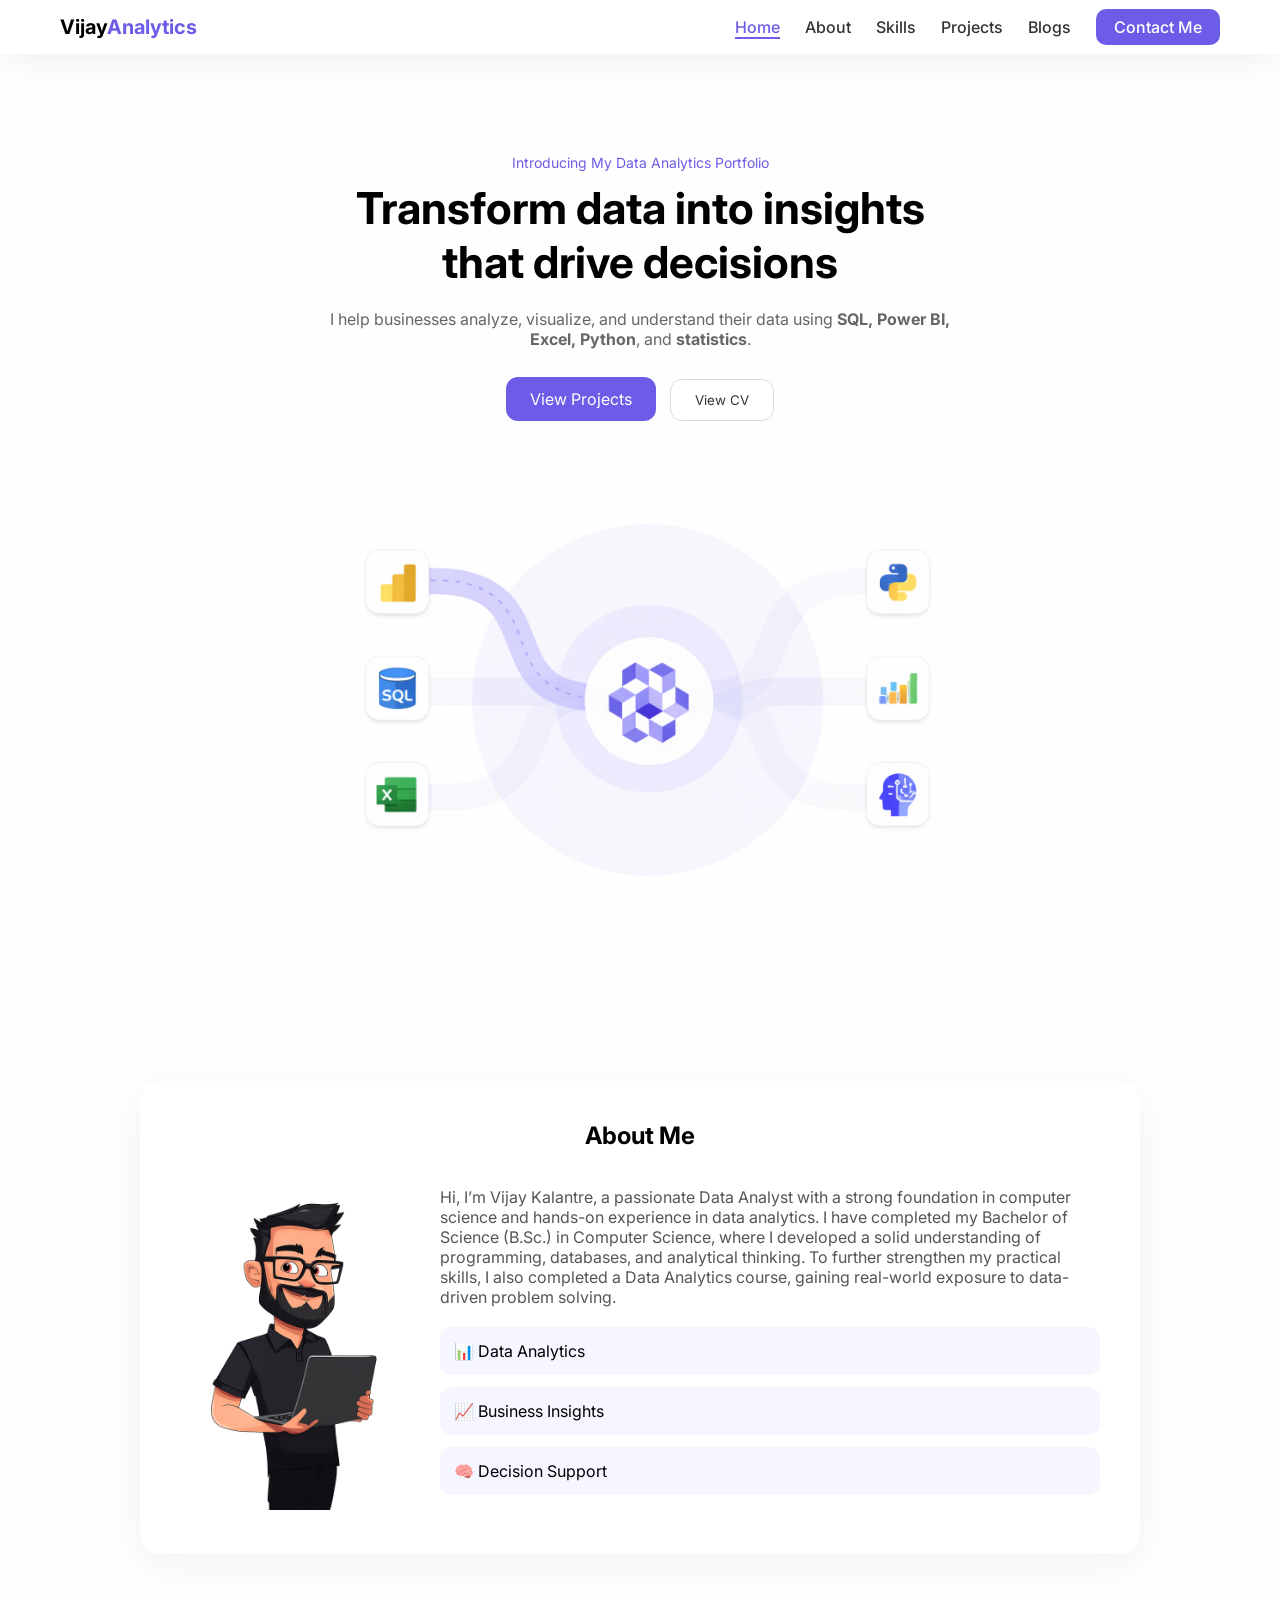
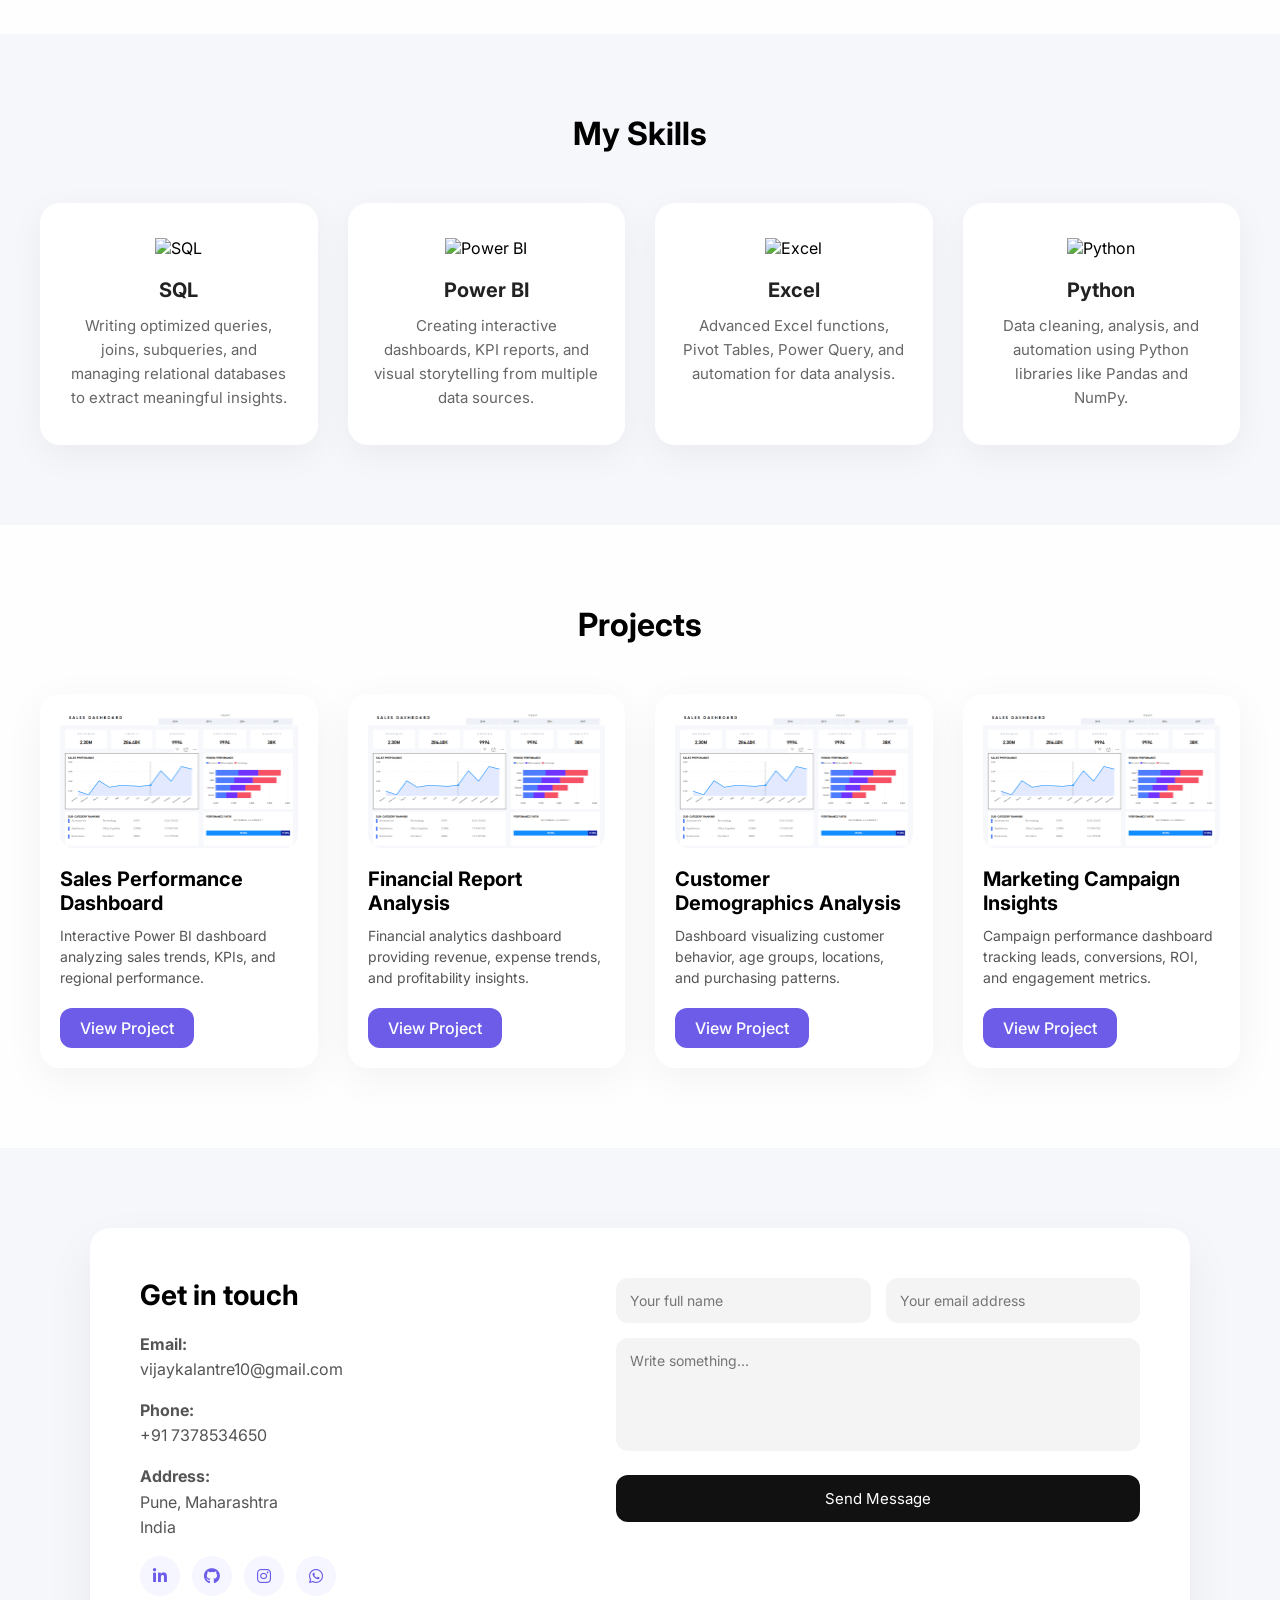
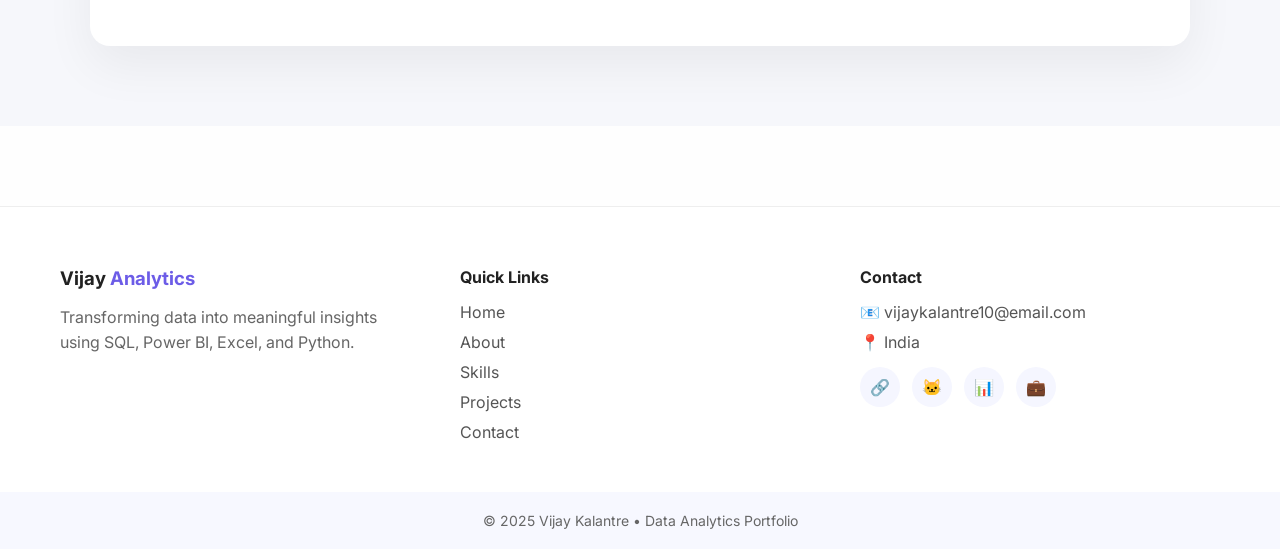
==== commit 9d2614e6: "Update index.html" ====
--- a/portfolio/index.html
+++ b/portfolio/index.html
@@ -5,6 +5,11 @@
   <meta name="viewport" content="width=device-width, initial-scale=1.0"/>
   <title>Vijay Analytics</title>
   <link rel="stylesheet" href="style.css"/>
+  <link
+  rel="stylesheet"
+  href="https://cdnjs.cloudflare.com/ajax/libs/font-awesome/6.5.0/css/all.min.css"
+/>
+
   <link href="https://fonts.googleapis.com/css2?family=Inter:wght@400;600;700&display=swap" rel="stylesheet">
 </head>
 <body>
@@ -300,3 +305,4 @@
 
 
 
+
--- a/portfolio/style.css
+++ b/portfolio/style.css
@@ -450,21 +450,31 @@
 }
 
 .social-icons {
-  margin-top: 20px;
+  display: flex;
+  gap: 15px;
+  margin-top: 15px;
 }
 
 .social-icons a {
-  display: inline-flex;
-  width: 36px;
-  height: 36px;
-  margin-right: 10px;
-  background: #f0f1ff;
+  width: 40px;
+  height: 40px;
+  background: #f5f6ff;
   border-radius: 50%;
+  display: flex;
   align-items: center;
   justify-content: center;
+  color: #6c5ce7;
+  font-size: 18px;
+  transition: all 0.3s ease;
   text-decoration: none;
-  font-size: 16px;
-}
+}
+
+.social-icons a:hover {
+  background: #6c5ce7;
+  color: #fff;
+  transform: translateY(-3px);
+}
+
 
 /* RIGHT FORM */
 .contact-form {
@@ -605,3 +615,4 @@
 }
 
 
+
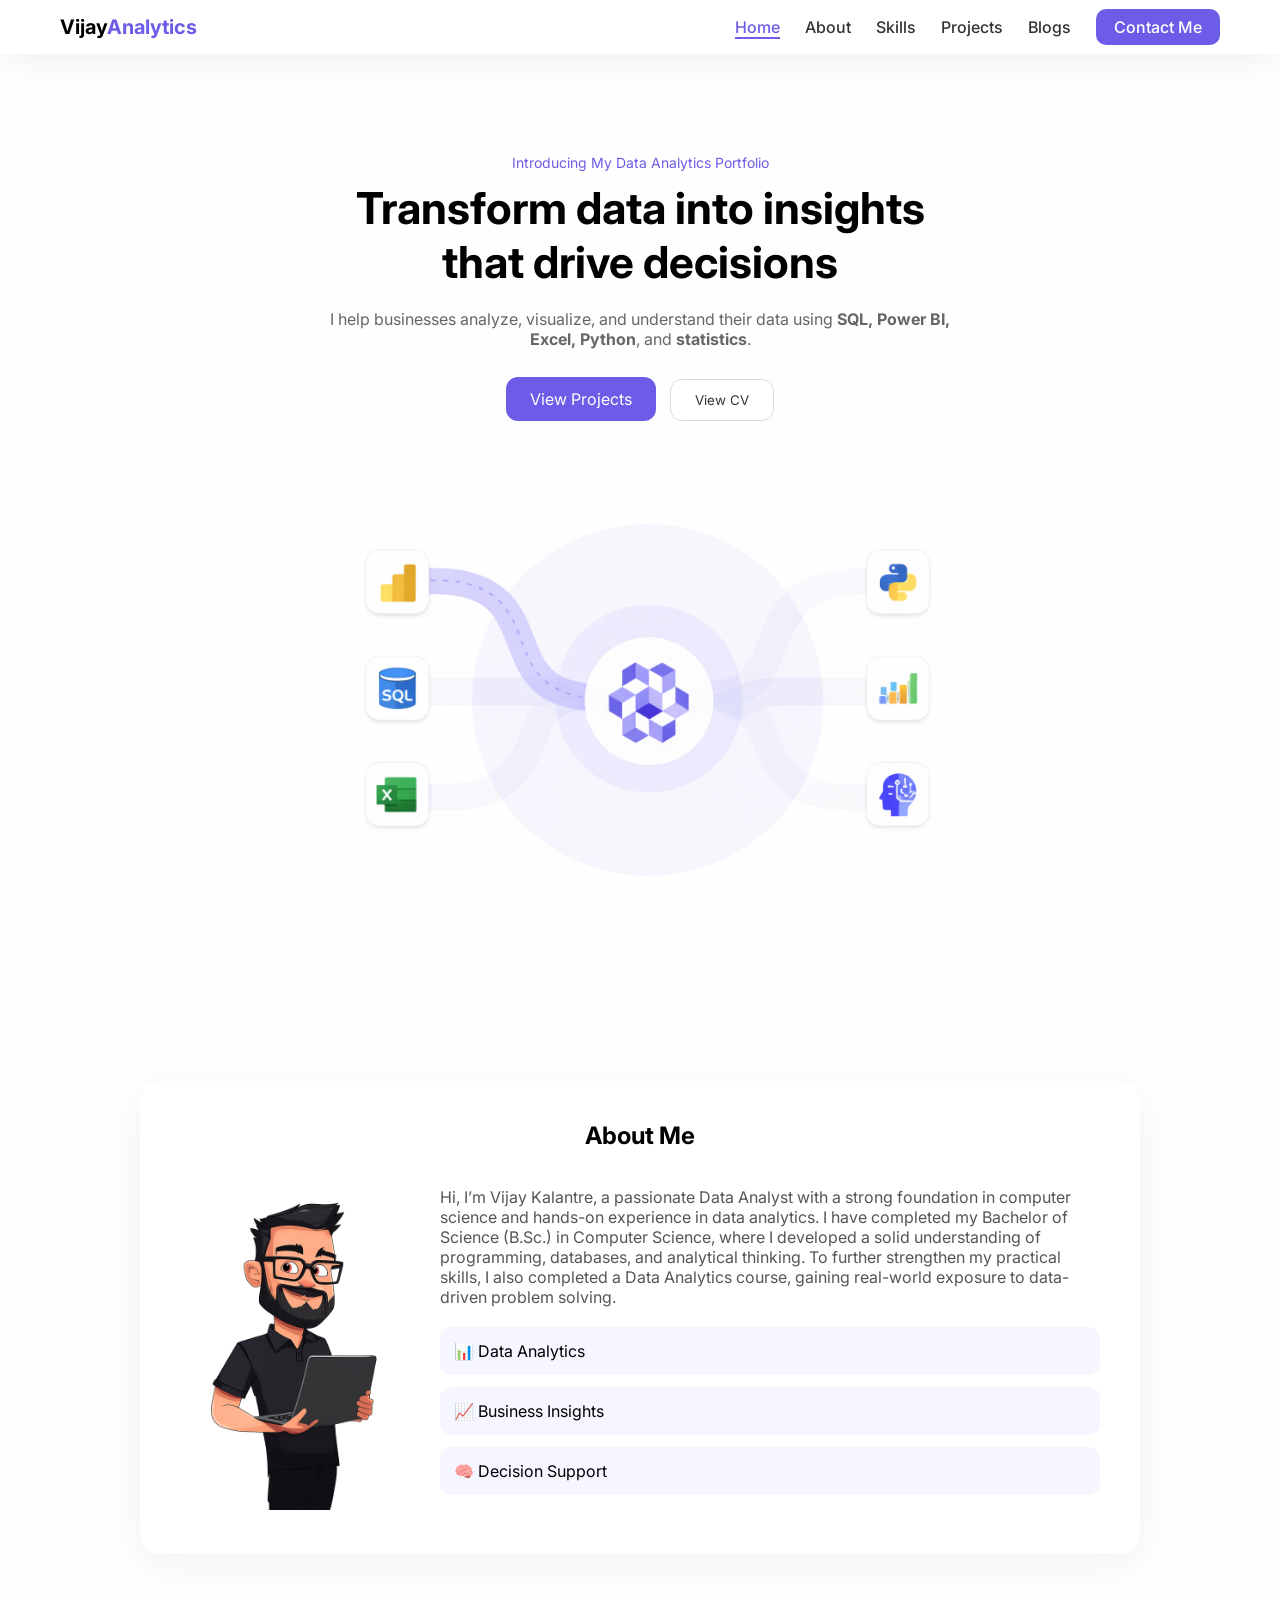
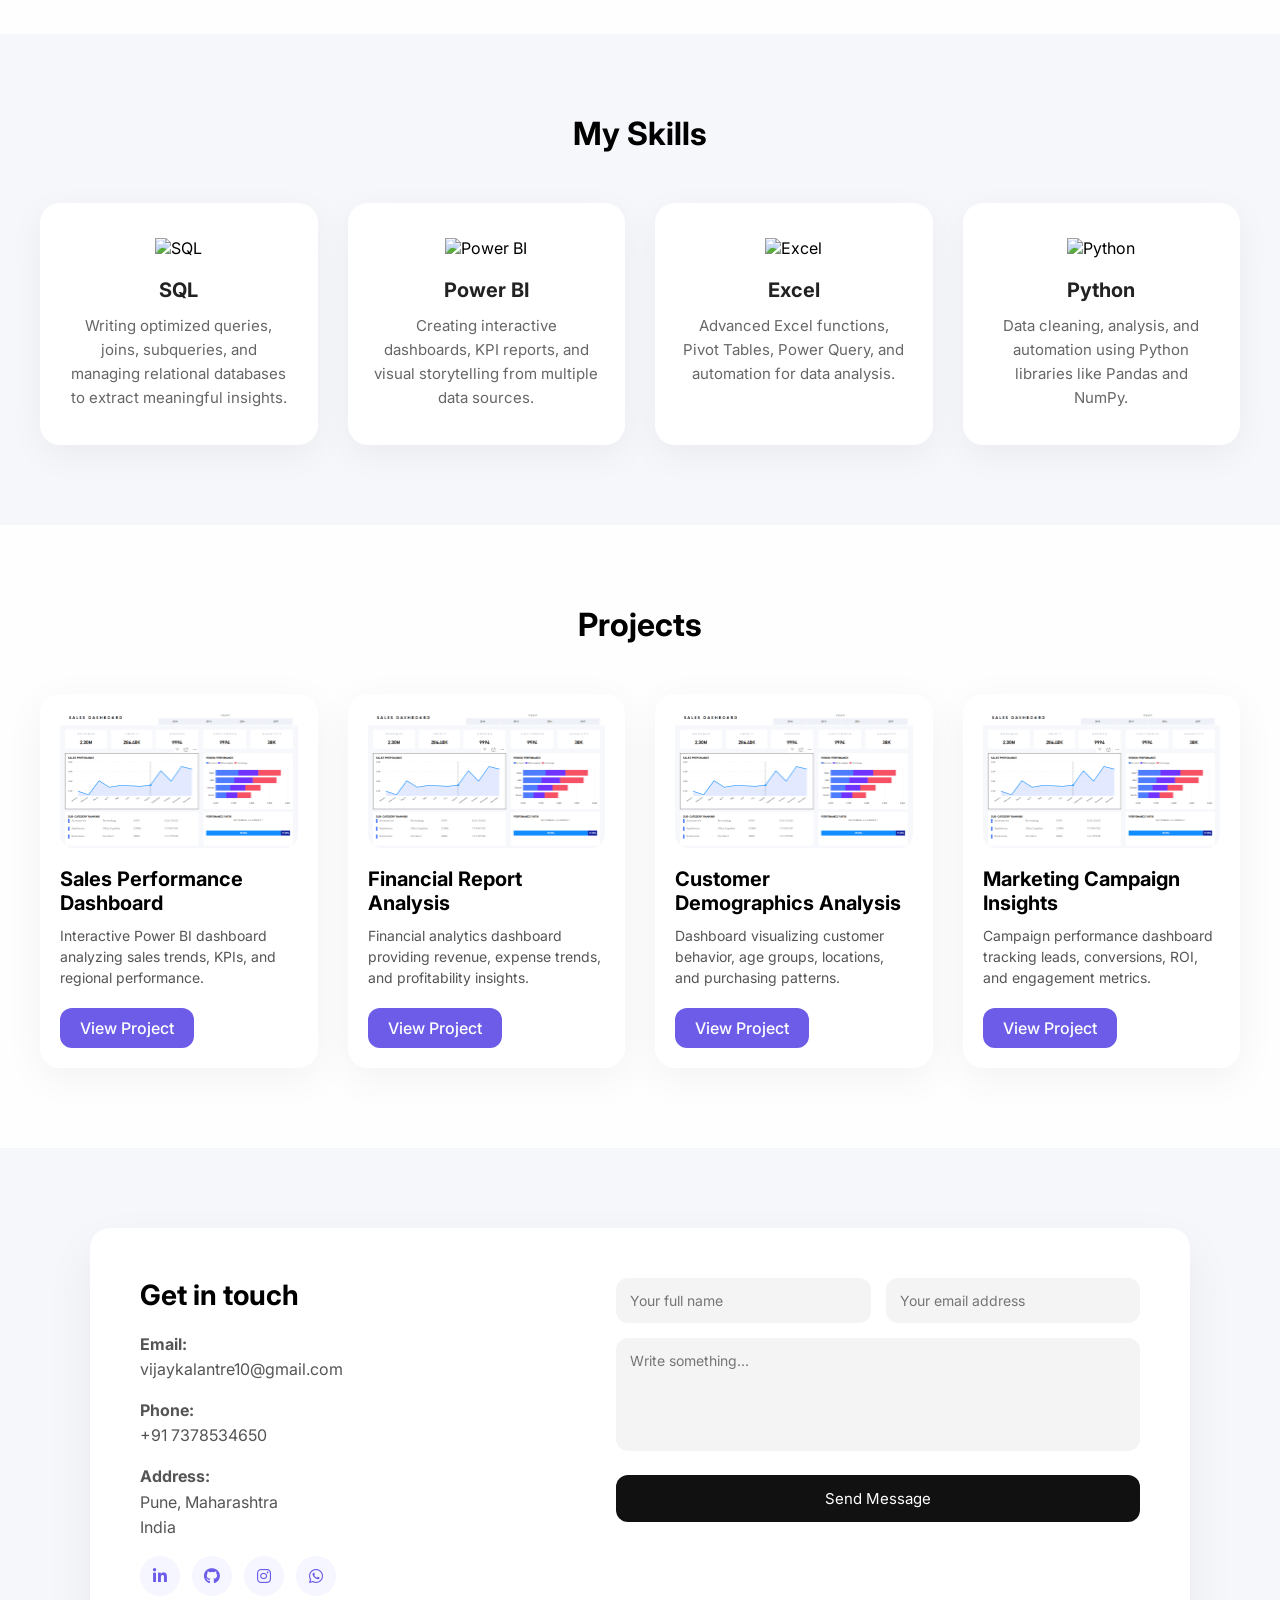
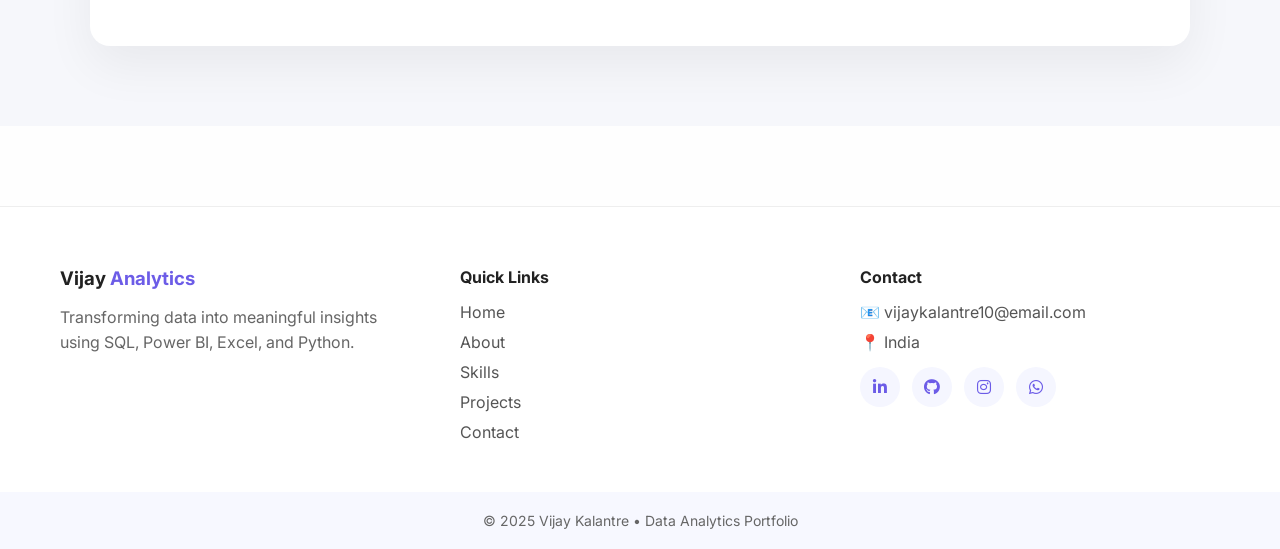
==== commit fff16fde: "Update index.html" ====
--- a/portfolio/index.html
+++ b/portfolio/index.html
@@ -278,12 +278,28 @@
       <p>📧 vijaykalantre10@email.com</p>
       <p>📍 India</p>
 
+     
       <div class="social-icons">
-        <a href="#">🔗</a>
-        <a href="#">🐱</a>
-        <a href="#">📊</a>
-        <a href="#">💼</a>
-      </div>
+  <!-- LinkedIn -->
+  <a href="https://www.linkedin.com/in/vijay-kalantre/" target="_blank" aria-label="LinkedIn">
+    <i class="fab fa-linkedin-in"></i>
+  </a>
+
+  <!-- GitHub -->
+  <a href="https://github.com/vijaykalantre" target="_blank" aria-label="GitHub">
+    <i class="fab fa-github"></i>
+  </a>
+
+  <!-- Instagram -->
+  <a href="https://www.instagram.com/" target="_blank" aria-label="Instagram">
+    <i class="fab fa-instagram"></i>
+  </a>
+
+  <!-- WhatsApp -->
+  <a href="https://wa.me/917378534650" target="_blank" aria-label="WhatsApp">
+    <i class="fab fa-whatsapp"></i>
+  </a>
+</div>
     </div>
 
   </div>
@@ -306,3 +322,4 @@
 
 
 
+
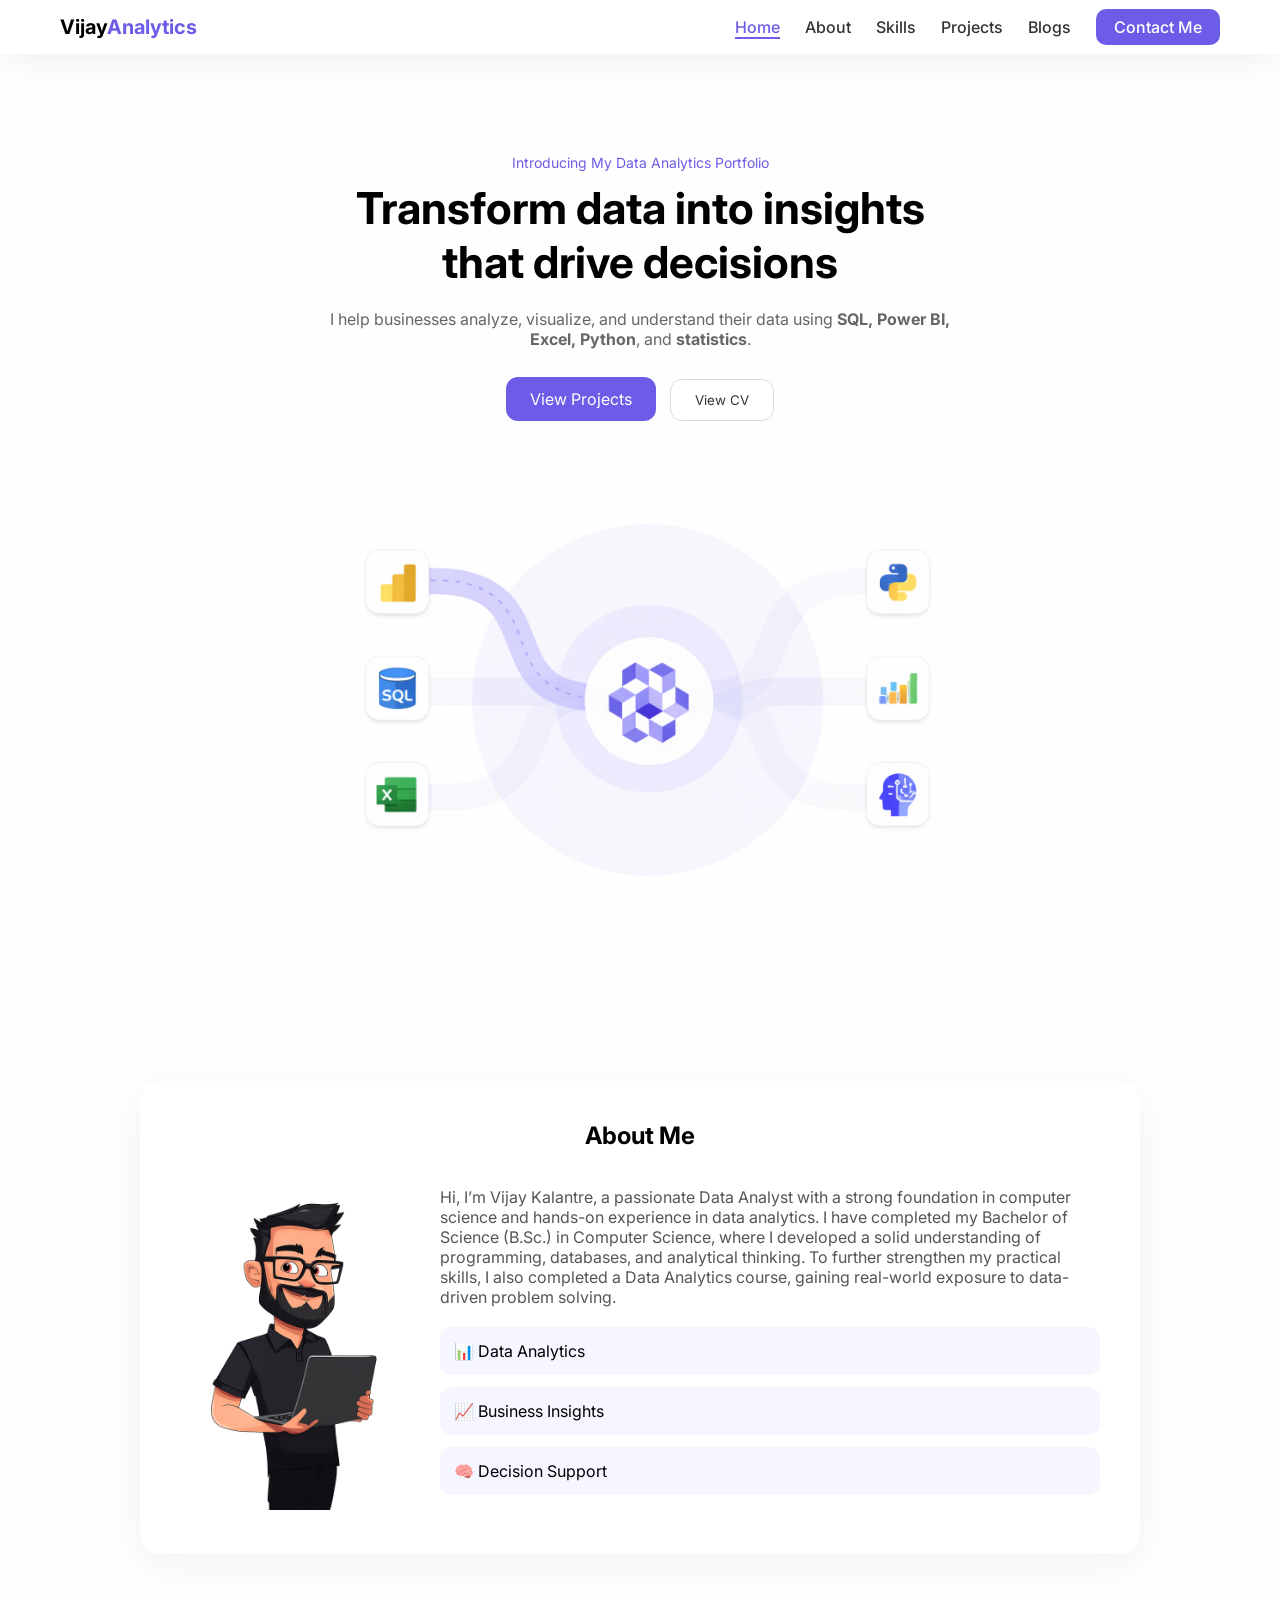
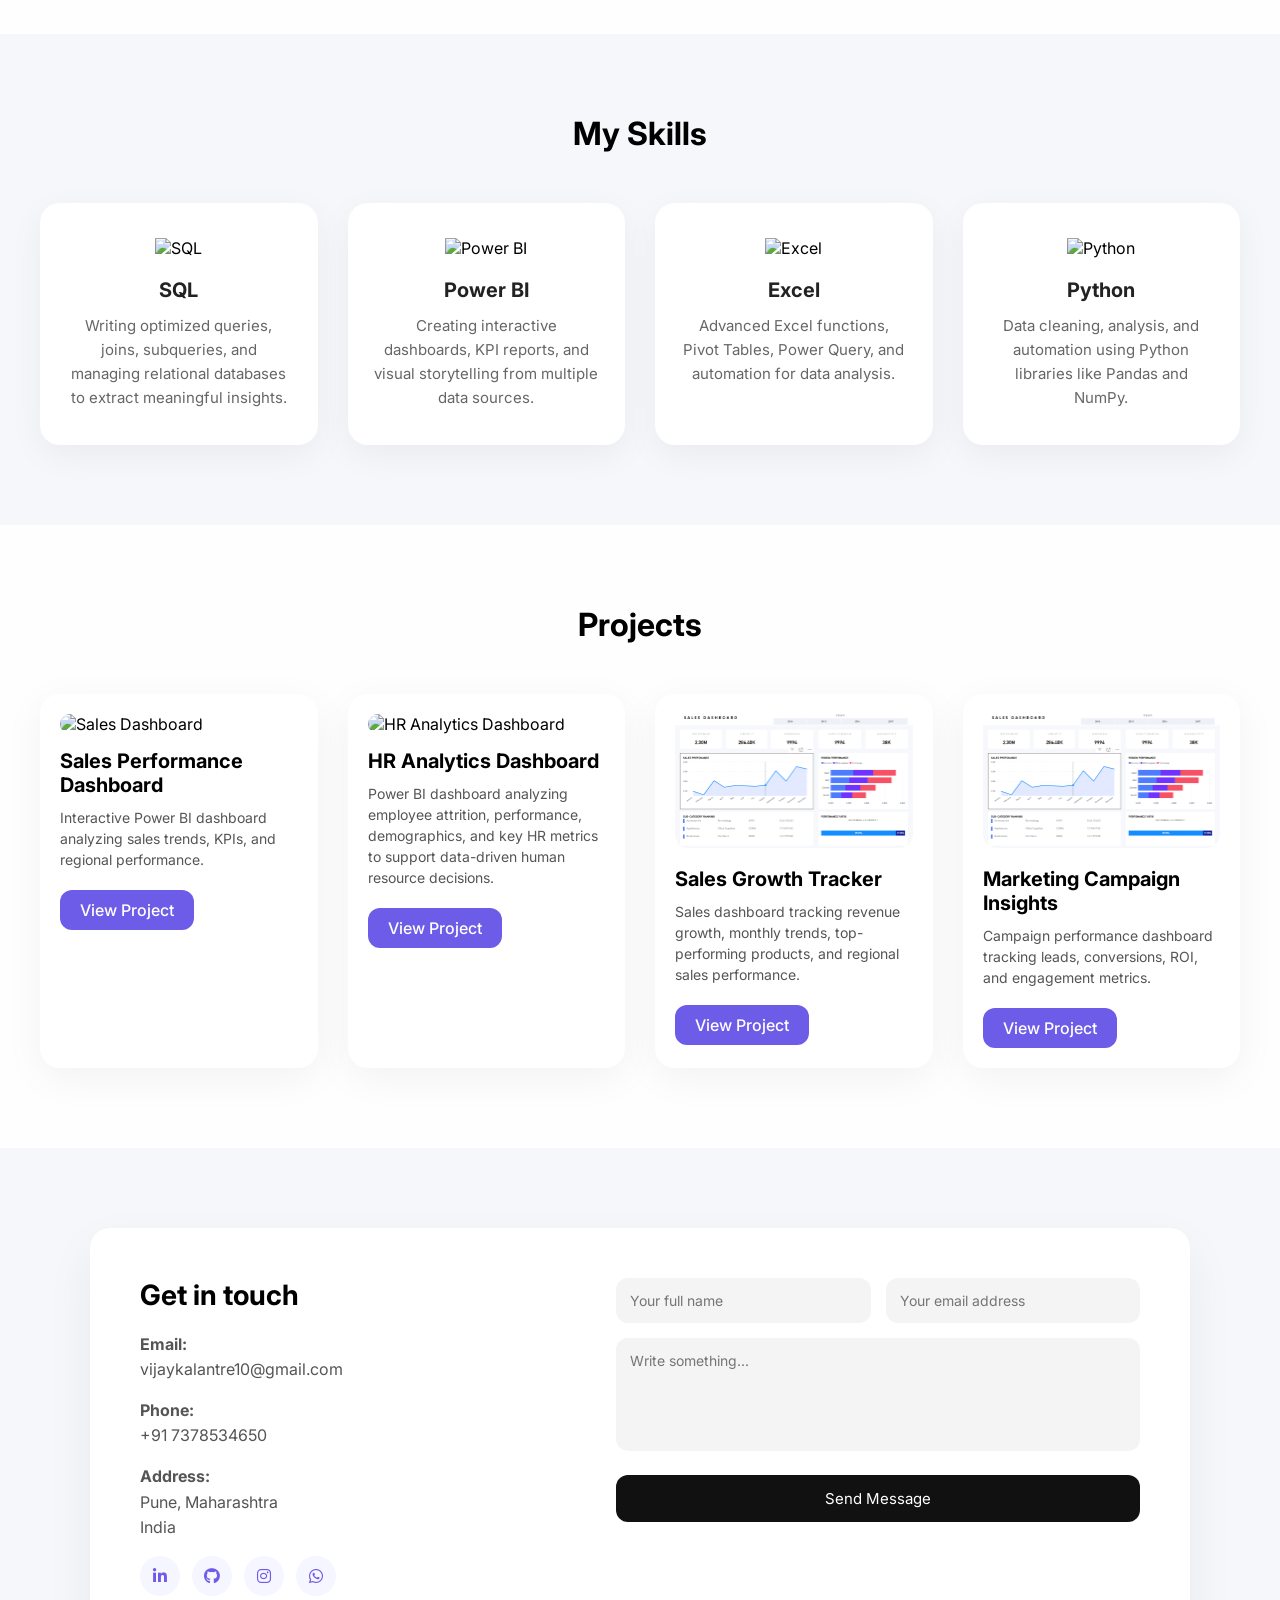
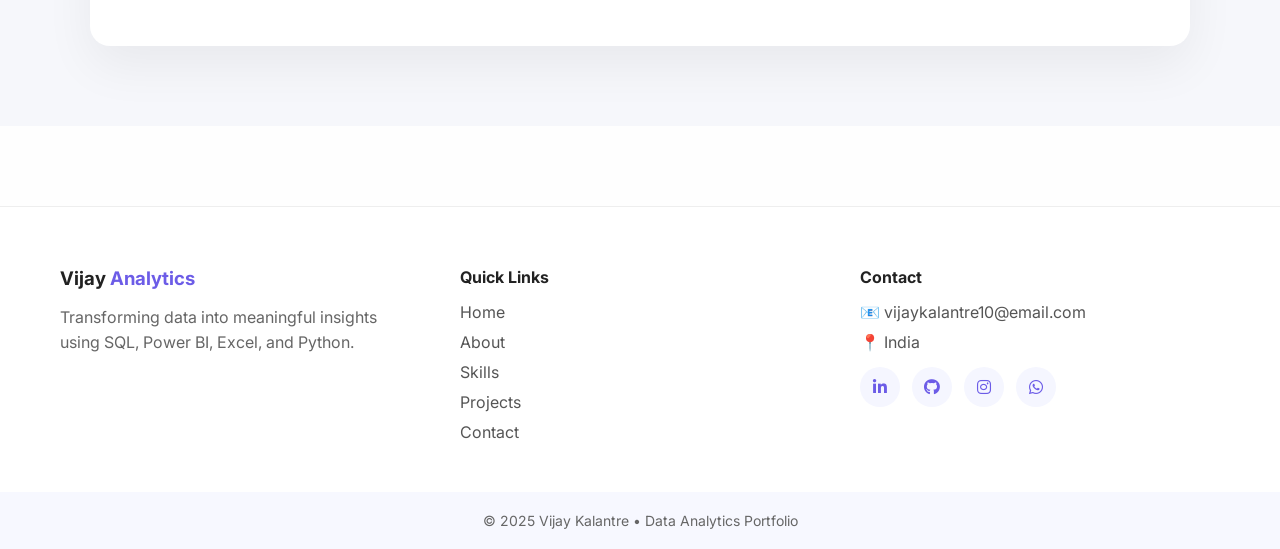
==== commit b415b2d8: "Update index.html" ====
--- a/portfolio/index.html
+++ b/portfolio/index.html
@@ -142,44 +142,72 @@
   </div>
 </section>
 
-<!-- PROJECTS SECTION -->
 <section id="projects" class="projects">
   <h2 class="section-title">Projects</h2>
 
   <div class="projects-grid">
 
     <!-- Project 1 -->
-    <div class="project-card">
-      <img src="project1.png" alt="Sales Dashboard">
-      <h3>Sales Performance Dashboard</h3>
-      <p>
-        Interactive Power BI dashboard analyzing sales trends,
-        KPIs, and regional performance.
-      </p>
-      <a href="#" class="project-btn">View Project</a>
-    </div>
+    <!-- Project 1 -->
+<div class="project-card">
+  <img src="sales.png" alt="Sales Dashboard">
+
+  <h3>Sales Performance Dashboard</h3>
+
+  <p>
+    Interactive Power BI dashboard analyzing sales trends,
+    KPIs, and regional performance.
+  </p>
+
+  <a 
+    href="https://github.com/vijaykalantre/-SALES-PERFORMACE-DASHBOARD"
+    target="_blank"
+    class="project-btn"
+  >
+    View Project
+  </a>
+</div>
+
 
     <!-- Project 2 -->
     <div class="project-card">
-      <img src="project1.png" alt="Finance Dashboard">
-      <h3>Financial Report Analysis</h3>
-      <p>
-        Financial analytics dashboard providing revenue,
-        expense trends, and profitability insights.
-      </p>
-      <a href="#" class="project-btn">View Project</a>
-    </div>
+  <img src="HR.png" alt="HR Analytics Dashboard">
+
+  <h3>HR Analytics Dashboard</h3>
+
+  <p>
+    Power BI dashboard analyzing employee attrition, performance,
+    demographics, and key HR metrics to support data-driven
+    human resource decisions.
+  </p>
+
+  <a 
+    href="https://github.com/vijaykalantre/HR-Analytics-Dashboard"
+    class="project-btn"
+    target="_blank"
+    rel="noopener noreferrer"
+  >
+    View Project
+  </a>
+</div>
+
 
     <!-- Project 3 -->
     <div class="project-card">
-      <img src="project1.png" alt="Customer Dashboard">
-      <h3>Customer Demographics Analysis</h3>
-      <p>
-        Dashboard visualizing customer behavior, age groups,
-        locations, and purchasing patterns.
-      </p>
-      <a href="#" class="project-btn">View Project</a>
-    </div>
+  <img src="project1.png" alt="Sales Growth Tracker">
+  <h3>Sales Growth Tracker</h3>
+  <p>
+    Sales dashboard tracking revenue growth, monthly trends,
+    top-performing products, and regional sales performance.
+  </p>
+  <a 
+    href="https://github.com/vijaykalantre/Sales-DashBoard"
+    target="_blank"
+    class="project-btn">
+    View Project
+  </a>
+</div>
+
 
     <!-- Project 4 -->
     <div class="project-card">
@@ -323,3 +351,4 @@
 
 
 
+
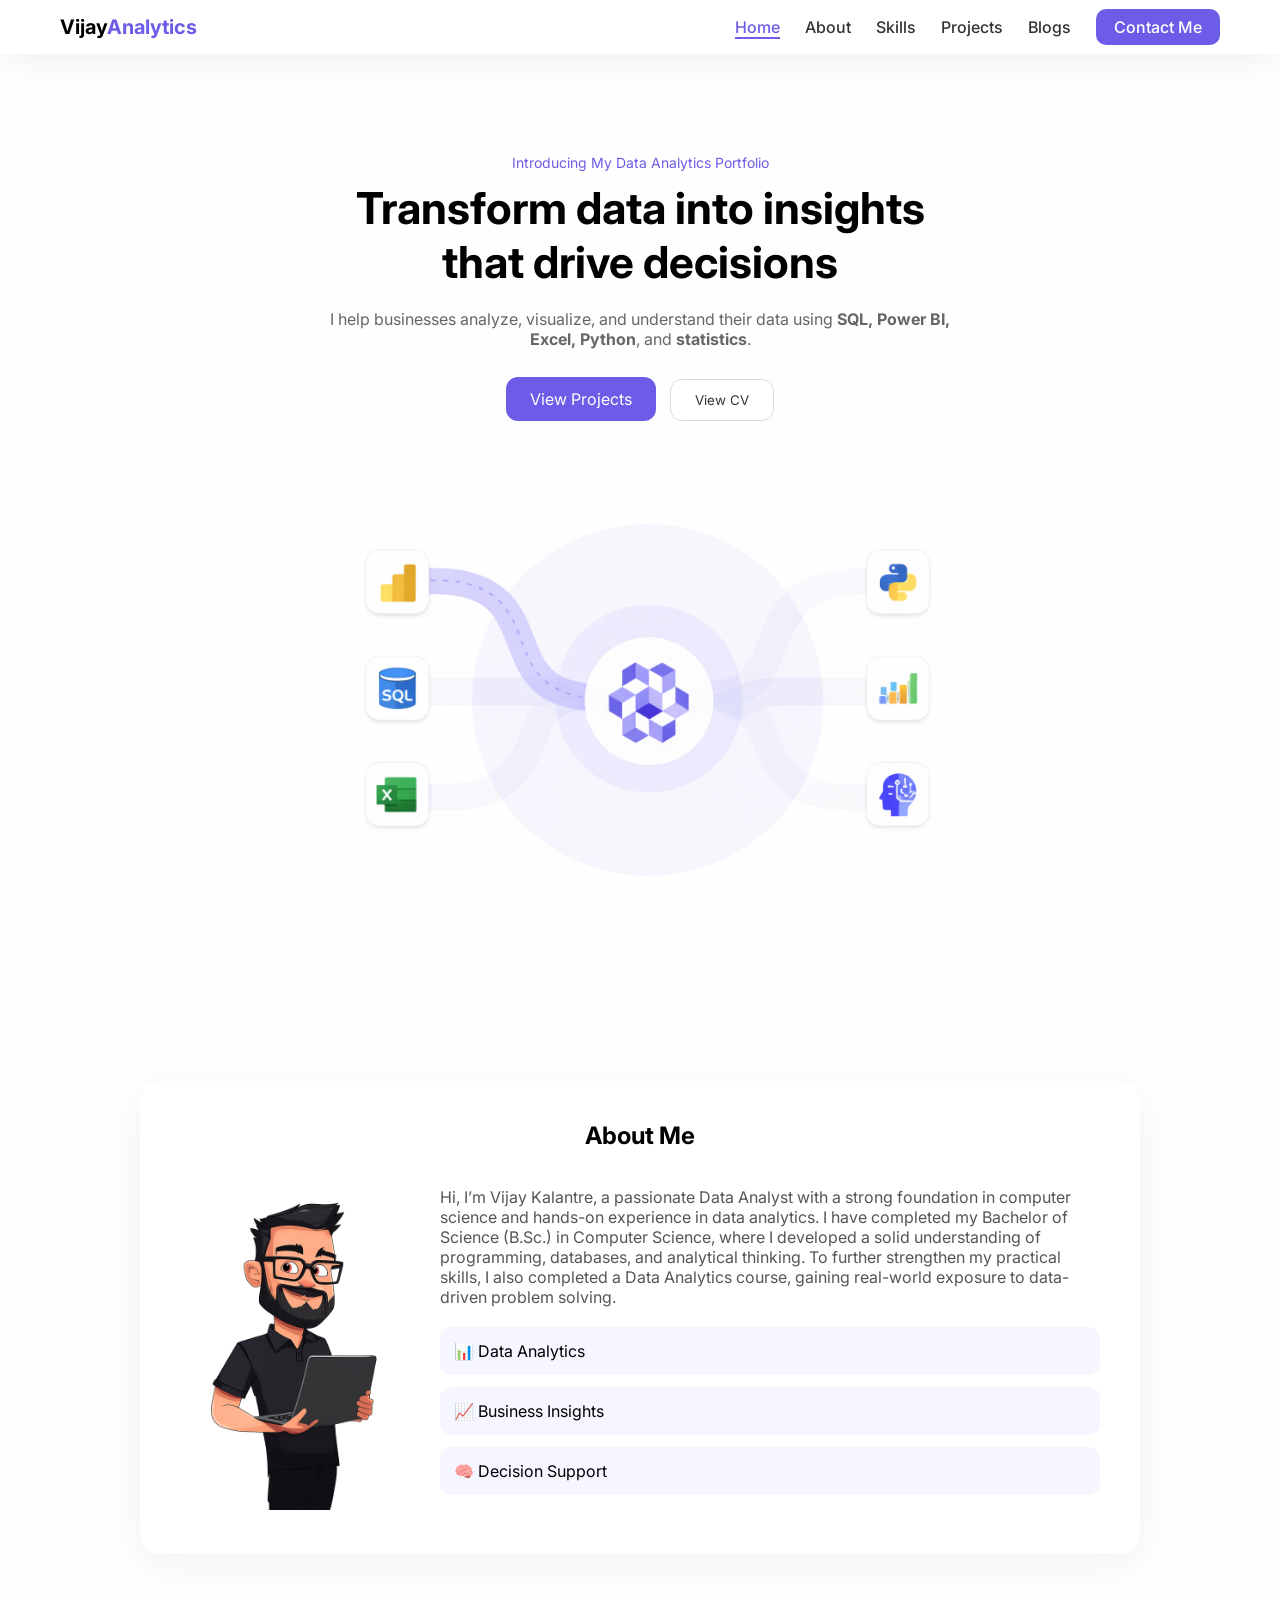
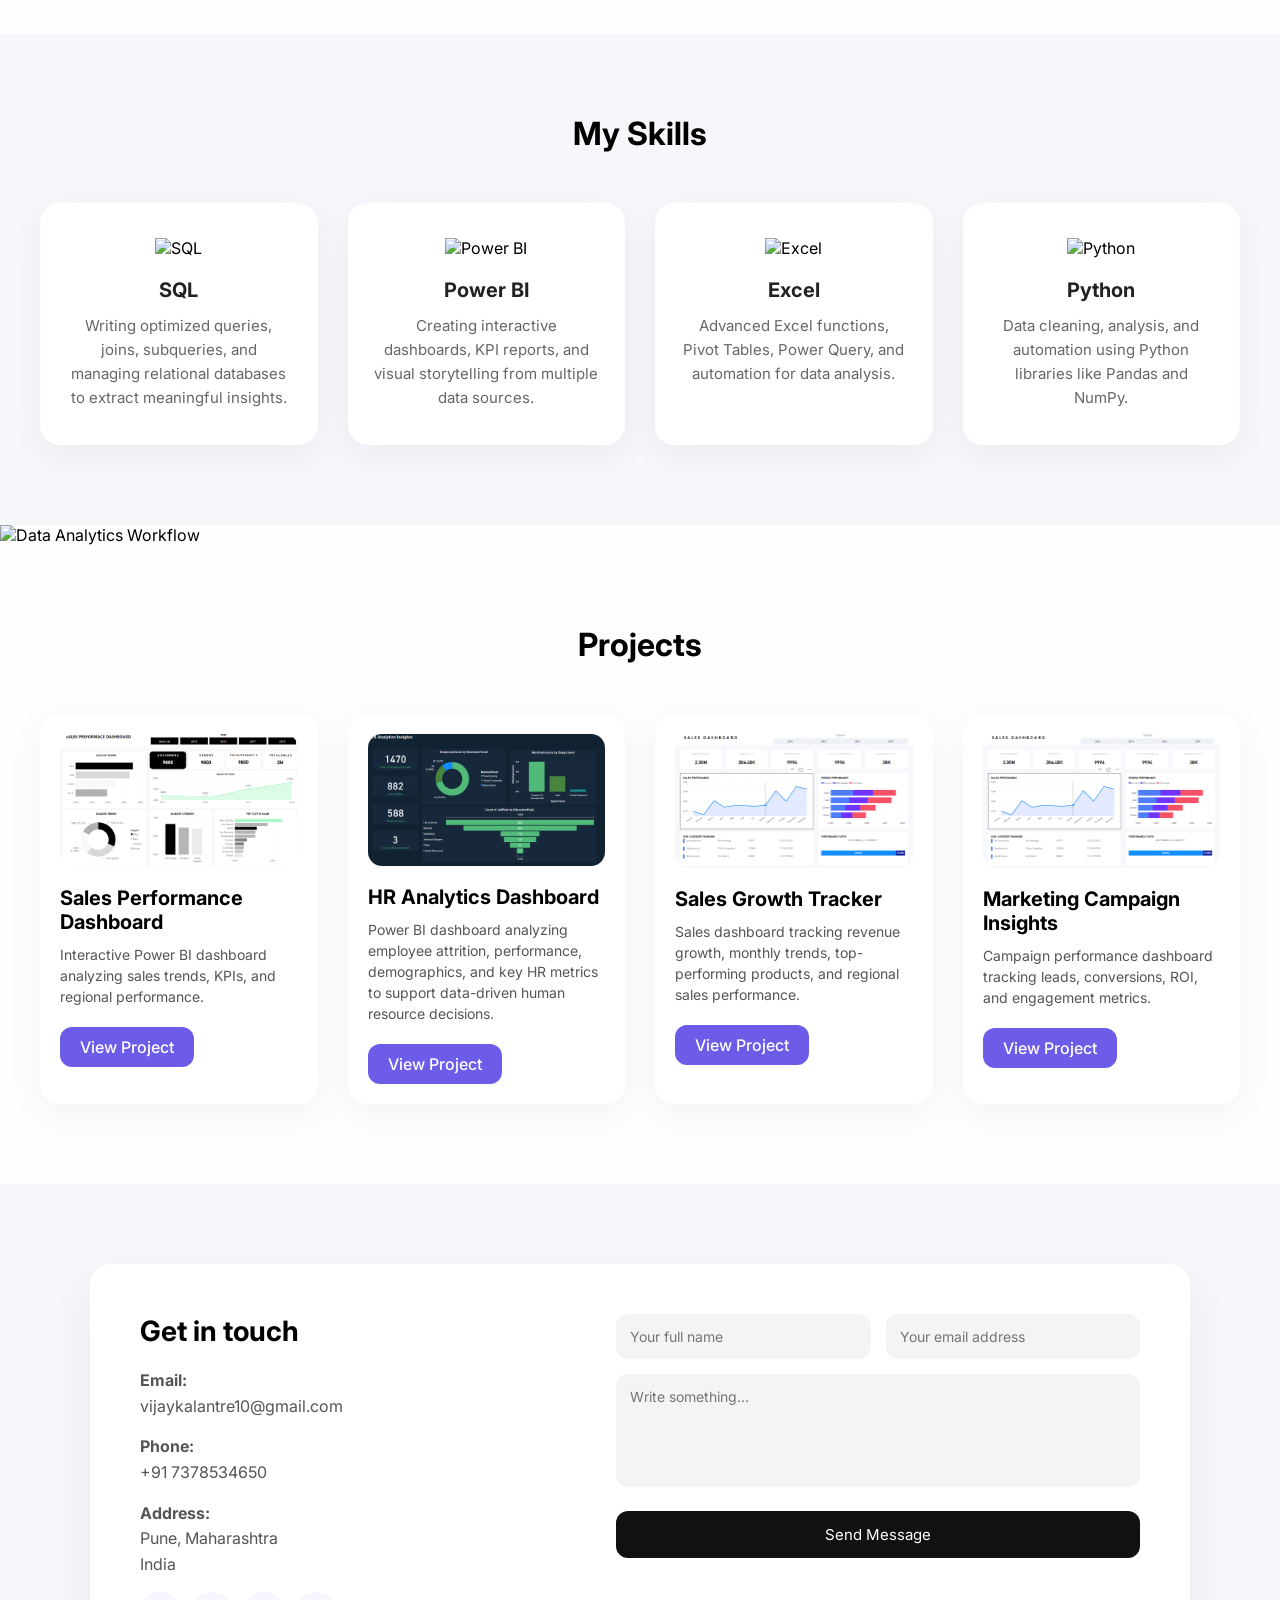
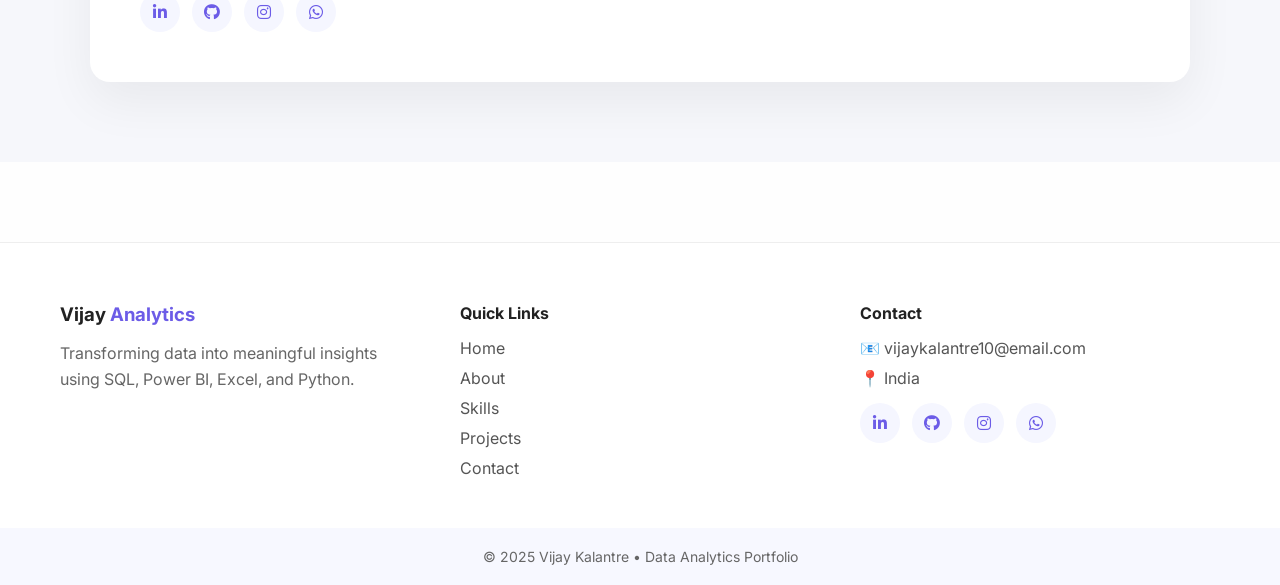
==== commit 2b897a3c: "Update index.html" ====
--- a/portfolio/index.html
+++ b/portfolio/index.html
@@ -141,6 +141,12 @@
 
   </div>
 </section>
+
+  <!-- DATA ANALYTICS WORKFLOW -->
+<section class="workflow-section">
+  <img src="workflow.png" alt="Data Analytics Workflow" class="workflow-img">
+</section>
+
 
 <section id="projects" class="projects">
   <h2 class="section-title">Projects</h2>
@@ -352,3 +358,4 @@
 
 
 
+
